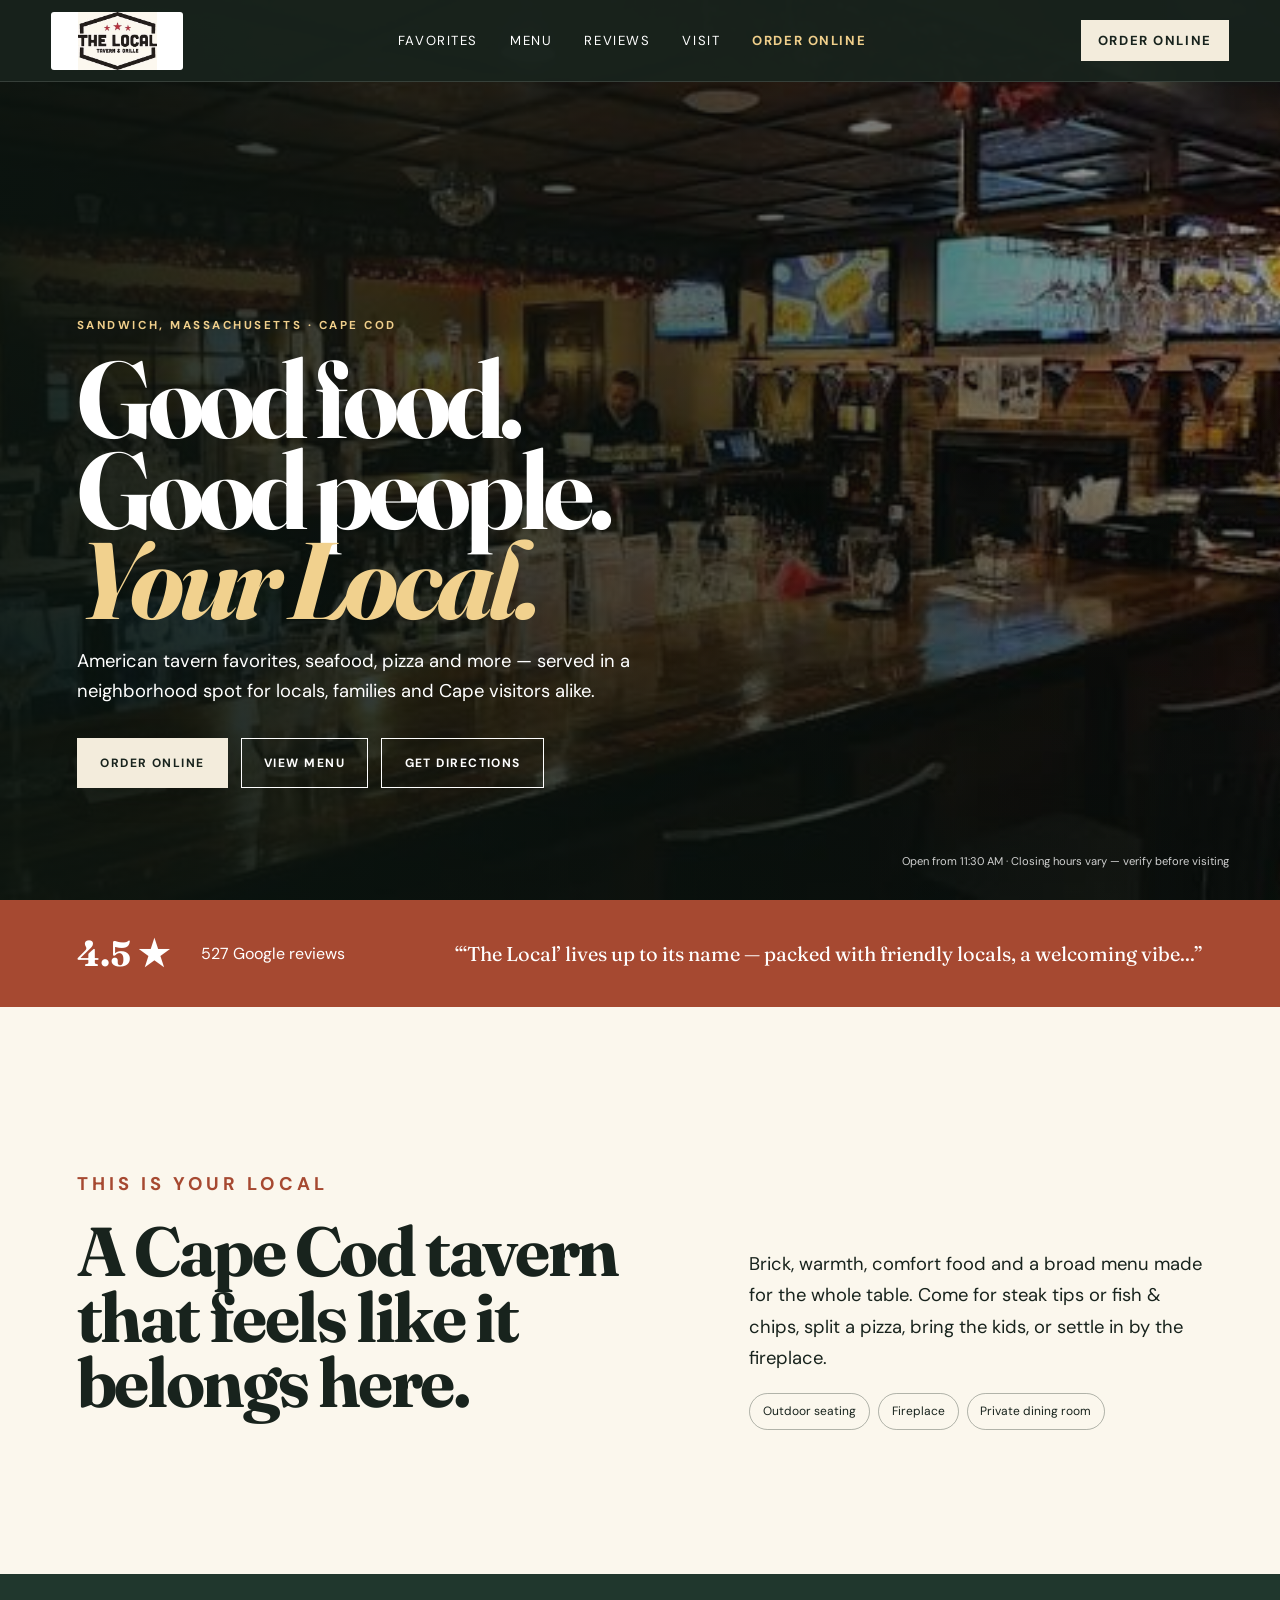
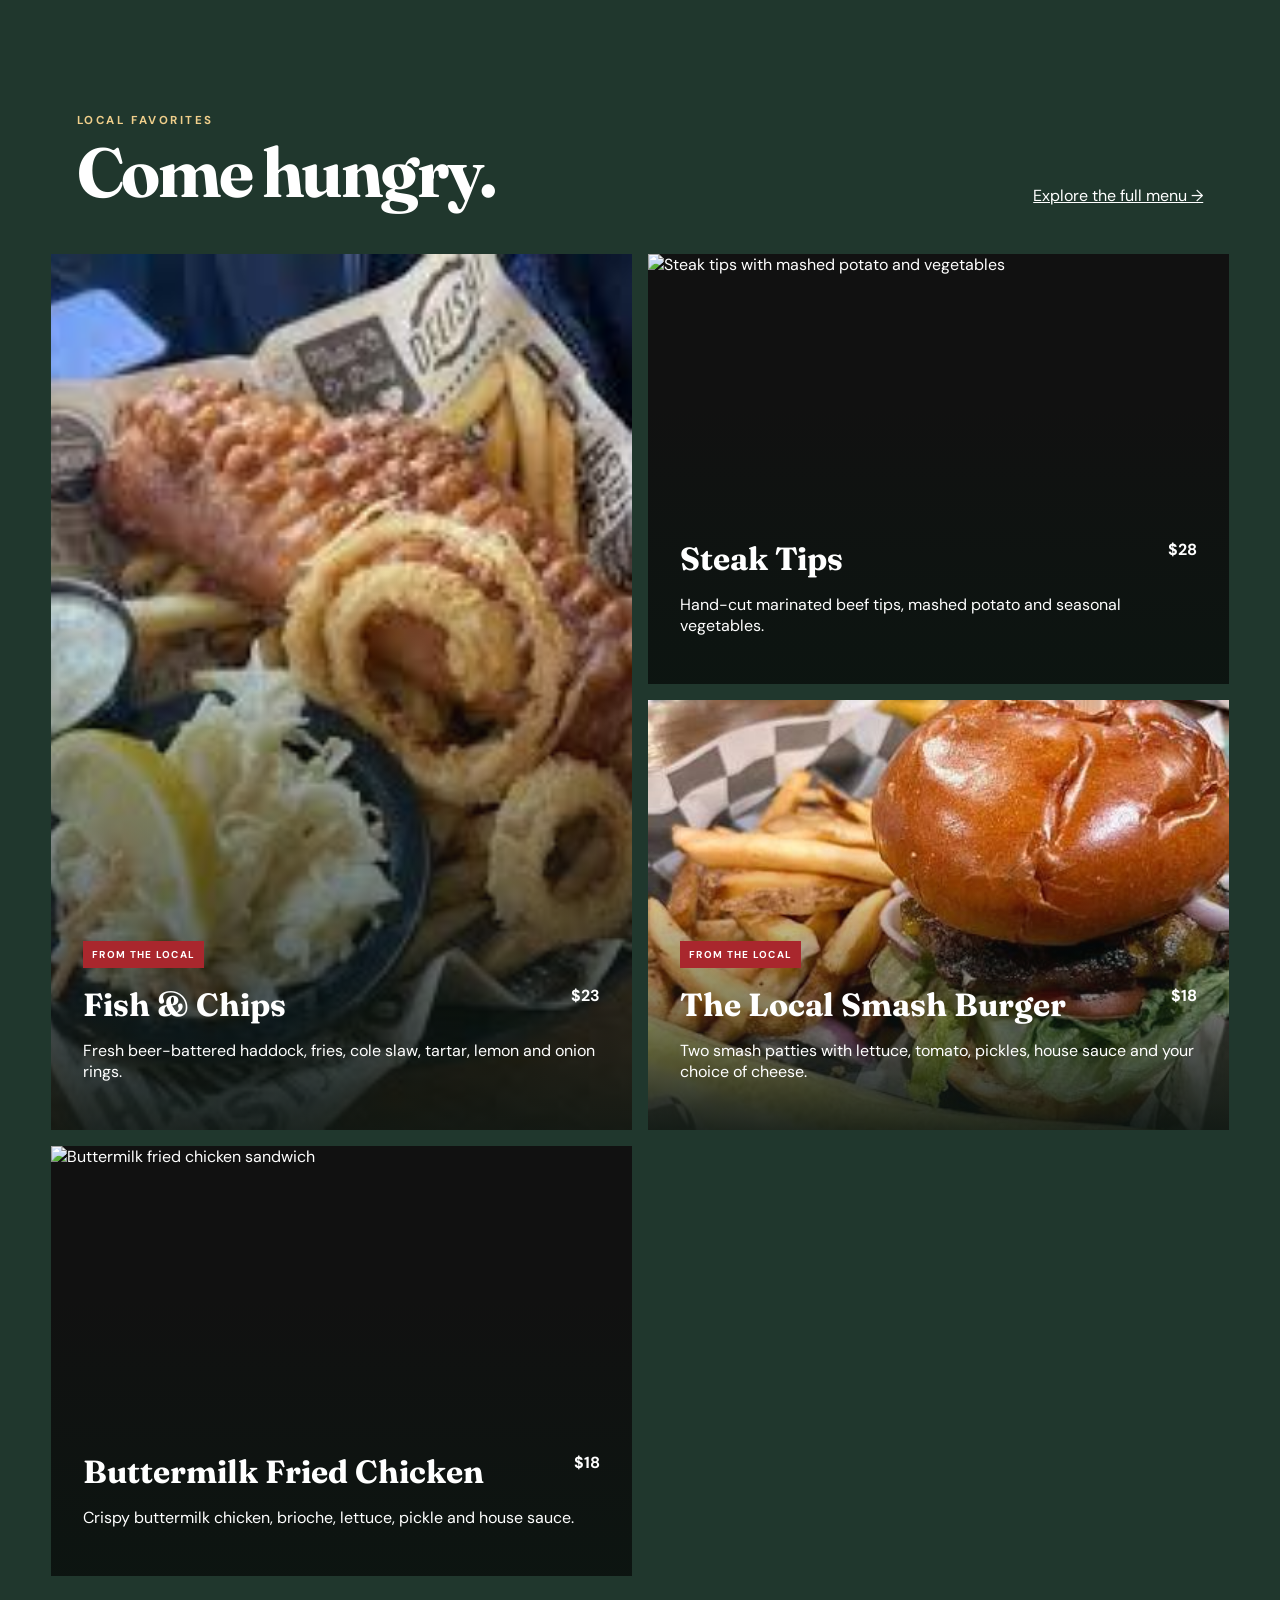
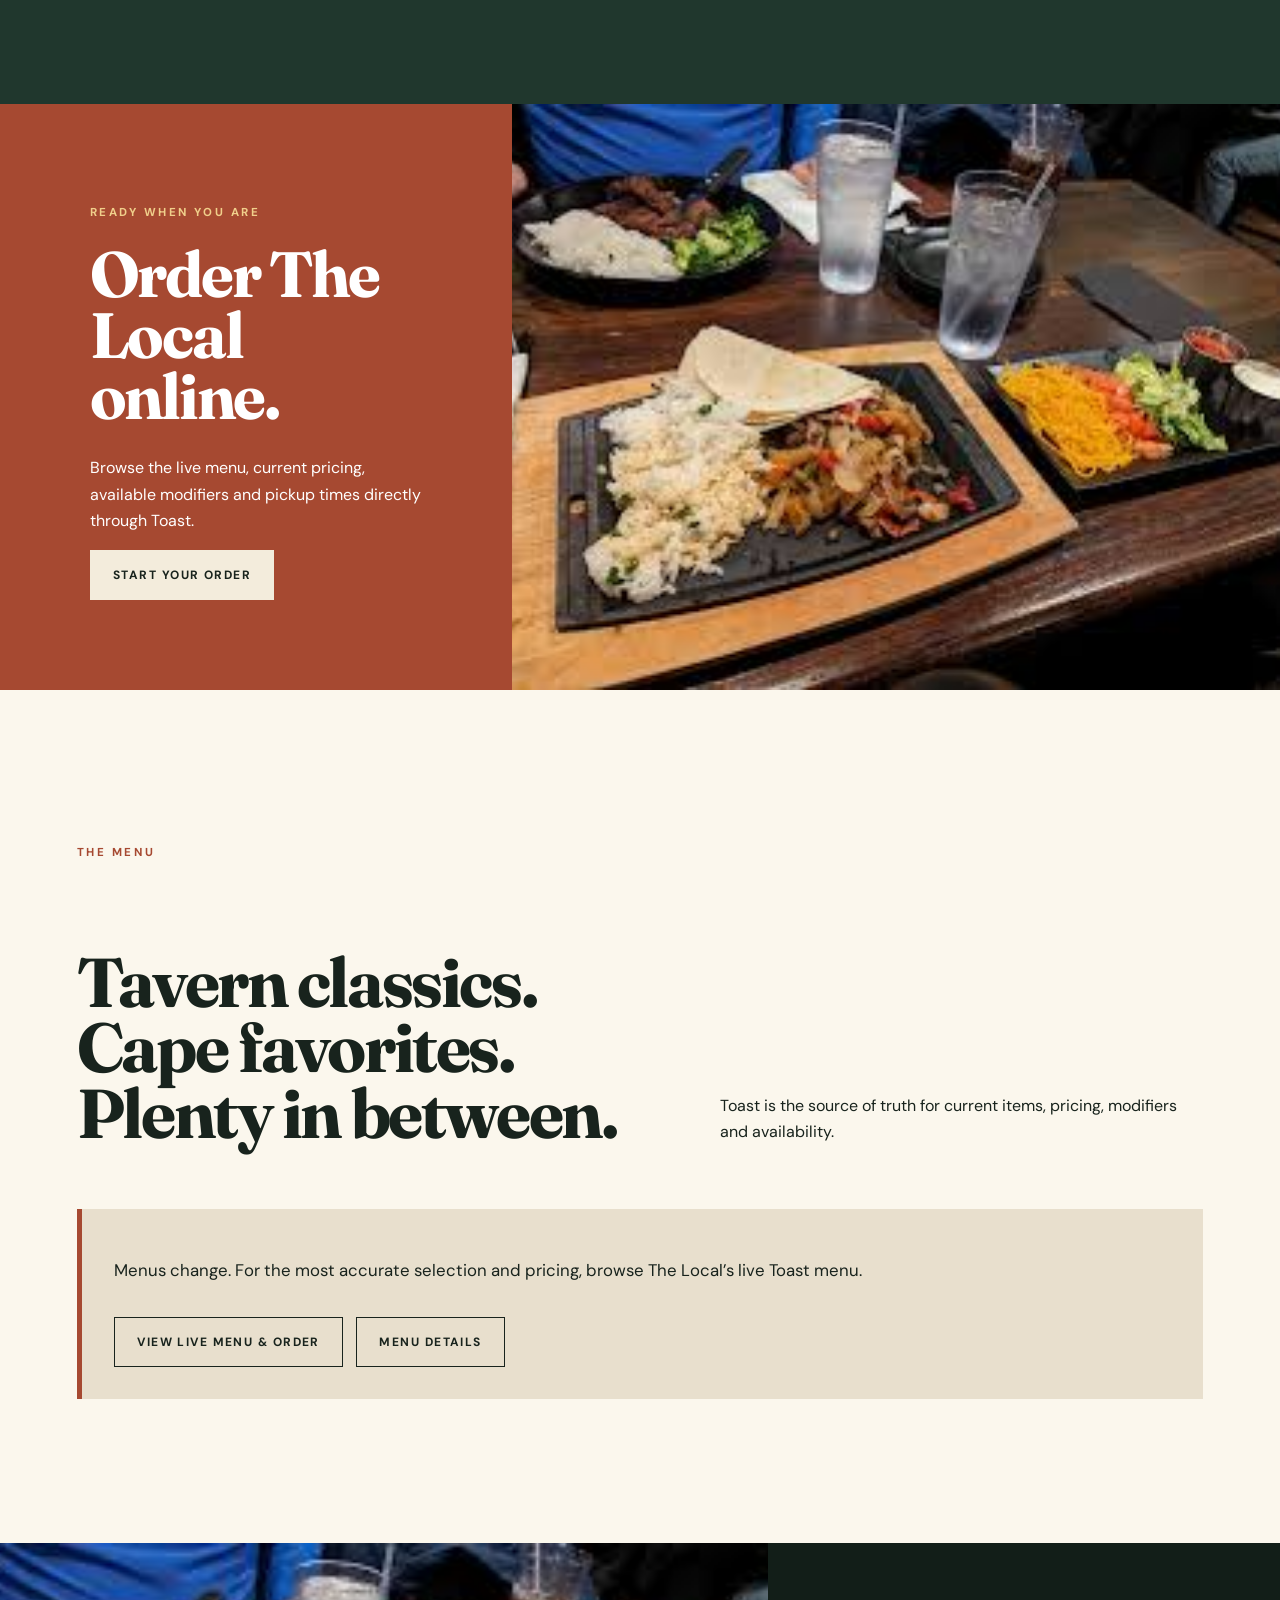
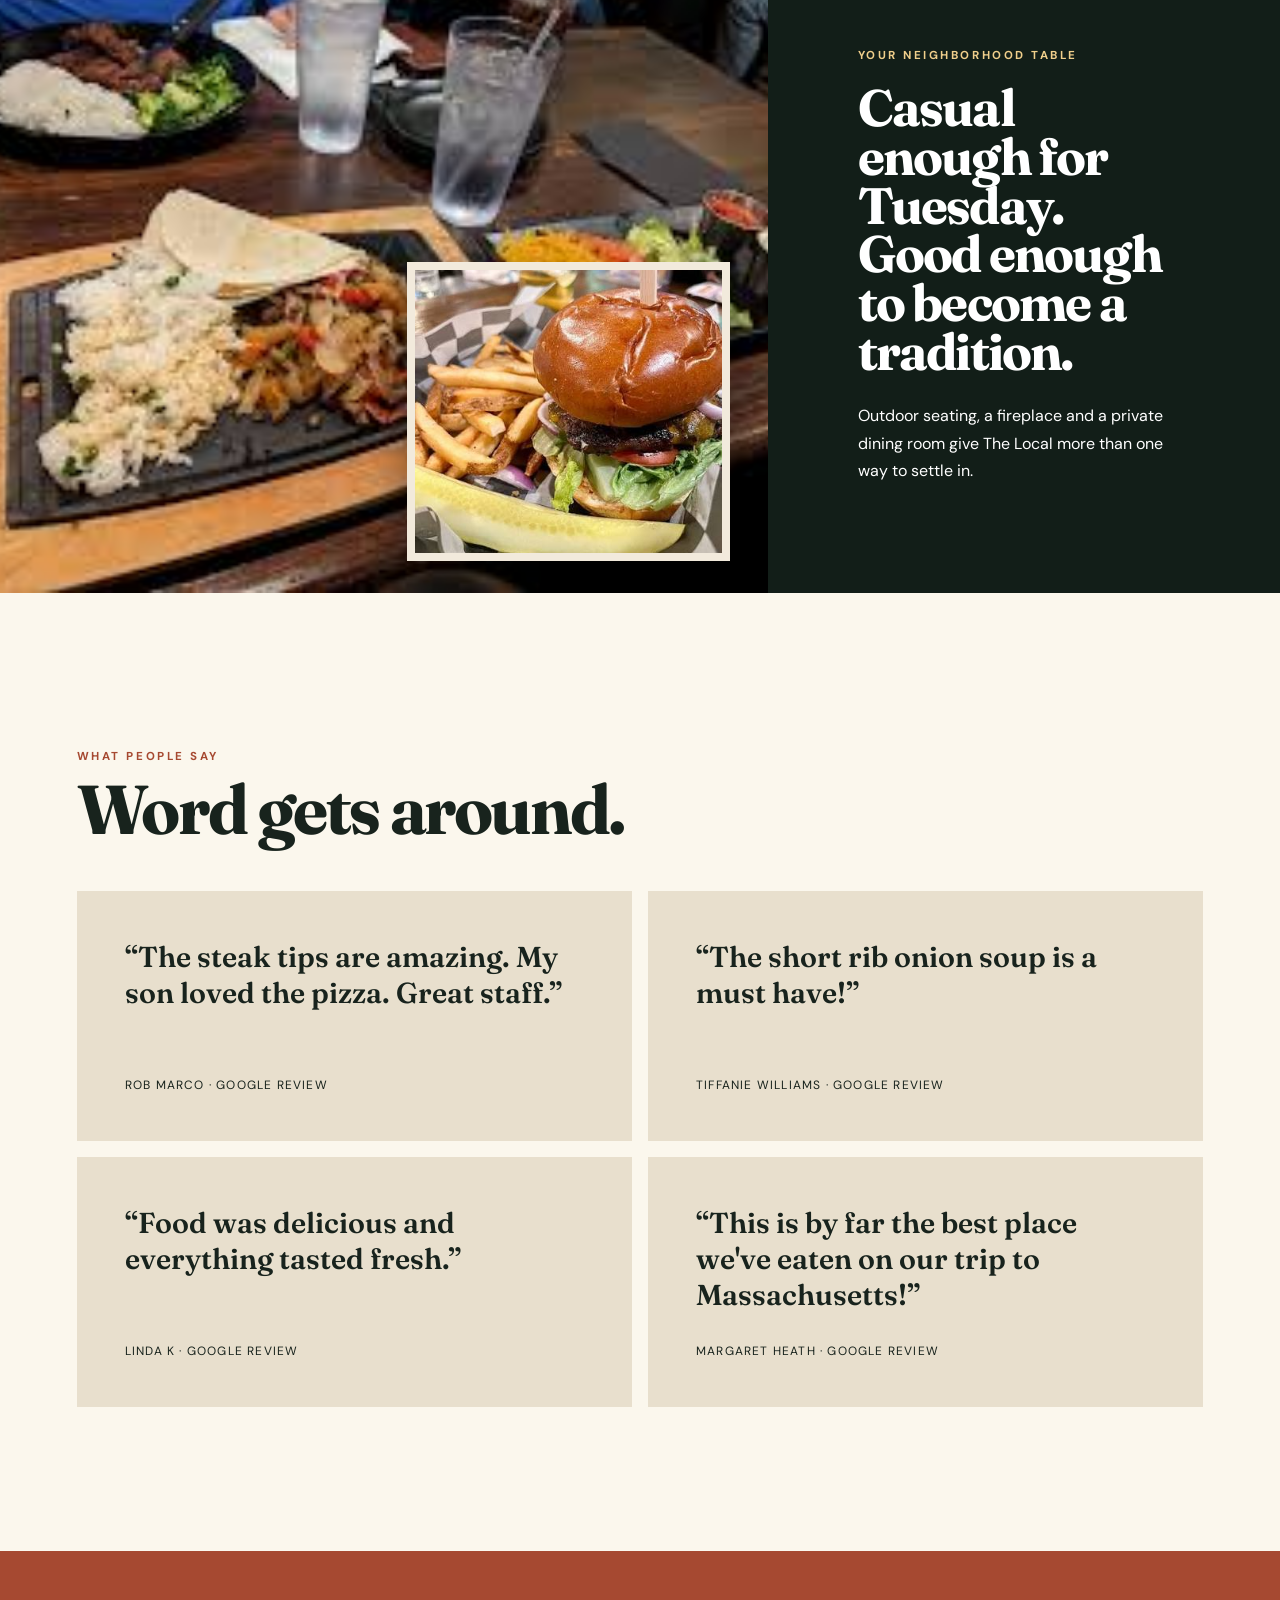
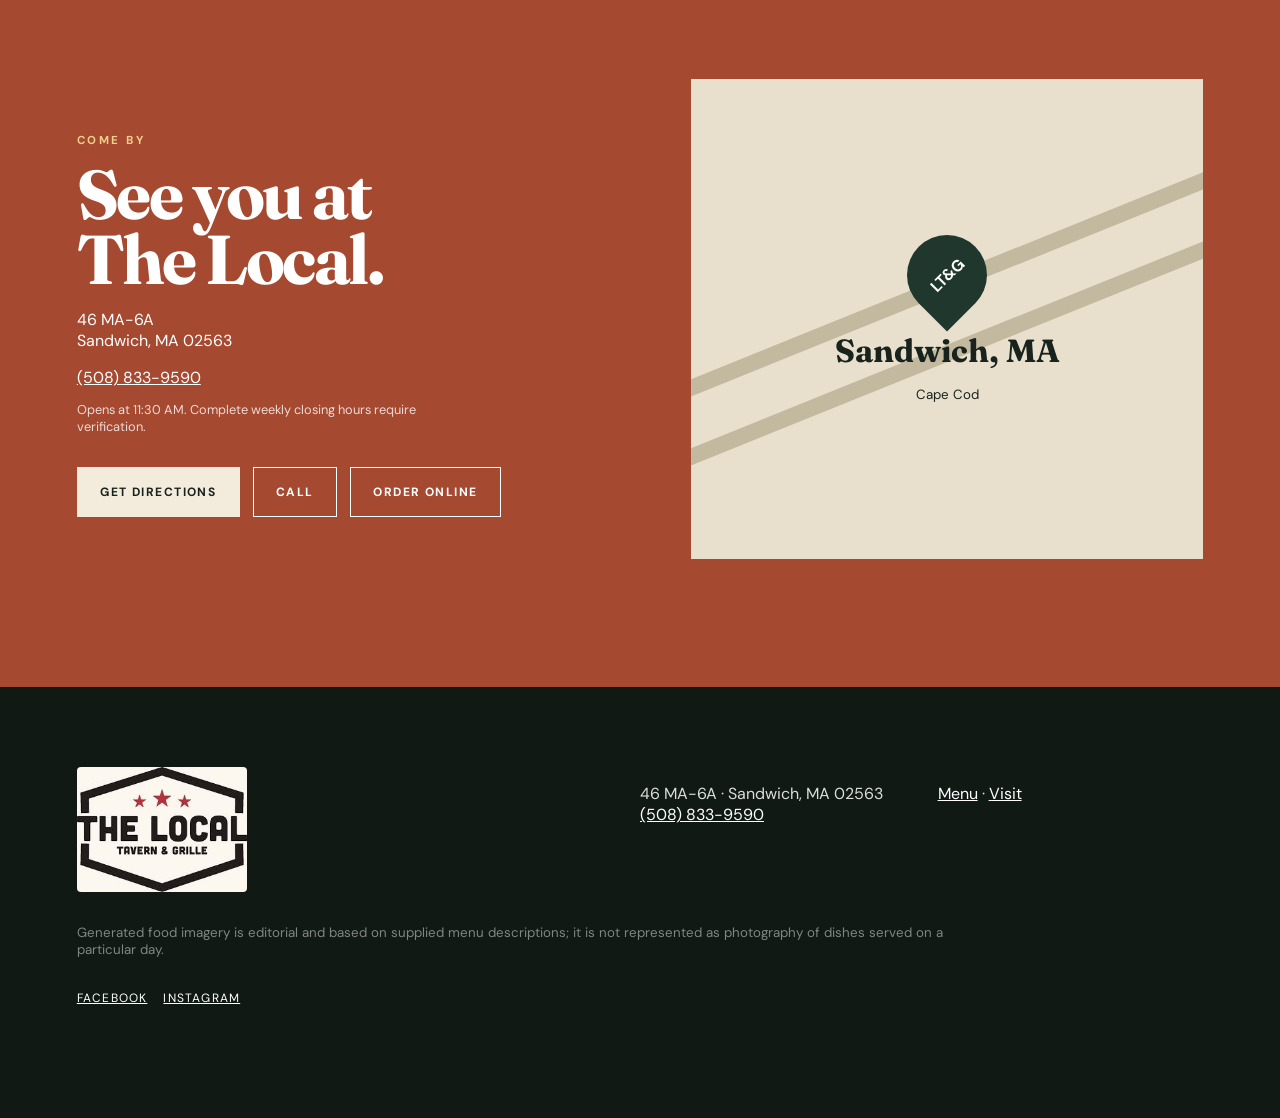
==== the-local-tavern-finished-updated/the-local-tavern-finished/index.html @ 91988d1e "Add files via upload" ====
<!doctype html><html lang="en"><head><meta charset="utf-8"><meta name="viewport" content="width=device-width,initial-scale=1"><title>The Local Tavern and Grille | Restaurant in Sandwich, MA</title><meta name="description" content="Visit The Local Tavern and Grille in Sandwich, MA for American tavern favorites, seafood, burgers, pizza and more. View the menu, call or get directions."><meta name="theme-color" content="#20372d"><link rel="preconnect" href="https://fonts.googleapis.com"><link rel="preconnect" href="https://fonts.gstatic.com" crossorigin><link href="https://fonts.googleapis.com/css2?family=DM+Sans:wght@400;500;600;700&family=Fraunces:opsz,wght@9..144,600;9..144,700&display=swap" rel="stylesheet"><link rel="stylesheet" href="styles.css"><script type="application/ld+json">{"@context":"https://schema.org","@type":"Restaurant","name":"The Local Tavern and Grille","address":{"@type":"PostalAddress","streetAddress":"46 MA-6A","addressLocality":"Sandwich","addressRegion":"MA","postalCode":"02563","addressCountry":"US"},"telephone":"+1-508-833-9590","url":"https://www.thelocaltavernandgrille.com/","servesCuisine":["American","Pizza","Seafood"]}</script></head><body><a class="skip" href="#main">Skip to content</a><header><a class="brand logo-brand" href="#top"><img src="assets/authentic/logo.png" alt="The Local Tavern &amp; Grille"></a><button class="navbtn" aria-expanded="false" aria-controls="nav">Menu</button><nav id="nav"><a href="#favorites">Favorites</a><a href="menu.html">Menu</a><a href="#reviews">Reviews</a><a href="visit.html">Visit</a><a class="nav-order" href="https://order.toasttab.com/online/the-local-tavern-and-grille-46-route-6a" target="_blank" rel="noopener">Order Online</a></nav><a class="head-cta order-head" href="https://order.toasttab.com/online/the-local-tavern-and-grille-46-route-6a" target="_blank" rel="noopener">Order Online</a></header><main id="main"><section class="hero" id="top"><div class="hero-media"><img src="assets/authentic/bar.png" alt="The bar inside The Local Tavern and Grille"></div><div class="hero-shade"></div><div class="hero-copy reveal"><p class="eyebrow">SANDWICH, MASSACHUSETTS · CAPE COD</p><h1>Good food.<br>Good people.<br><em>Your Local.</em></h1><p>American tavern favorites, seafood, pizza and more — served in a neighborhood spot for locals, families and Cape visitors alike.</p><div class="actions"><a class="button light order-primary" href="https://order.toasttab.com/online/the-local-tavern-and-grille-46-route-6a" target="_blank" rel="noopener">Order Online</a><a class="button ghost" href="menu.html">View Menu</a><a class="button ghost" href="https://www.google.com/maps/search/?api=1&query=46+MA-6A+Sandwich+MA+02563">Get Directions</a></div></div><div class="hero-note">Open from 11:30 AM · Closing hours vary — verify before visiting</div></section><section class="proof"><strong>4.5 ★</strong><span>527 Google reviews</span><blockquote>“‘The Local’ lives up to its name — packed with friendly locals, a welcoming vibe...”</blockquote></section><section class="story reveal"><div><p class="eyebrow dark">THIS IS YOUR LOCAL</p><h2>A Cape Cod tavern that feels like it belongs here.</h2></div><div><p>Brick, warmth, comfort food and a broad menu made for the whole table. Come for steak tips or fish &amp; chips, split a pizza, bring the kids, or settle in by the fireplace.</p><div class="chips"><span>Outdoor seating</span><span>Fireplace</span><span>Private dining room</span></div></div></section><section class="favorites" id="favorites"><div class="section-head"><p class="eyebrow">LOCAL FAVORITES</p><h2>Come hungry.</h2><a href="menu.html">Explore the full menu →</a></div><div class="food-grid"><article class="food feature"><img src="assets/authentic/fish-chips.png" alt="Fish and chips at The Local Tavern and Grille"><div><span class="real-tag">From The Local</span><h3>Fish &amp; Chips <b>$23</b></h3><p>Fresh beer-battered haddock, fries, cole slaw, tartar, lemon and onion rings.</p></div></article><article class="food"><img src="https://d8j0ntlcm91z4.cloudfront.net/user_3If2cbGckUCqG35eonXHQFnDGNn/hf_20260831_054622_b627160b-f92f-47d8-8e5b-50900d344d0b.png" alt="Steak tips with mashed potato and vegetables"><div><h3>Steak Tips <b>$28</b></h3><p>Hand-cut marinated beef tips, mashed potato and seasonal vegetables.</p></div></article><article class="food"><img src="assets/authentic/burger.png" alt="Burger and fries at The Local Tavern and Grille"><div><span class="real-tag">From The Local</span><h3>The Local Smash Burger <b>$18</b></h3><p>Two smash patties with lettuce, tomato, pickles, house sauce and your choice of cheese.</p></div></article><article class="food"><img src="https://d8j0ntlcm91z4.cloudfront.net/user_3If2cbGckUCqG35eonXHQFnDGNn/hf_20260831_054622_ce1fc12f-911f-4150-b02e-91323c7d53ca.png" alt="Buttermilk fried chicken sandwich"><div><h3>Buttermilk Fried Chicken <b>$18</b></h3><p>Crispy buttermilk chicken, brioche, lettuce, pickle and house sauce.</p></div></article></div></section><section class="order-band"><div><p class="eyebrow">READY WHEN YOU ARE</p><h2>Order The Local online.</h2><p>Browse the live menu, current pricing, available modifiers and pickup times directly through Toast.</p><a class="button light" href="https://order.toasttab.com/online/the-local-tavern-and-grille-46-route-6a" target="_blank" rel="noopener">Start Your Order</a></div><img src="assets/authentic/table.png" alt="Food served at The Local Tavern and Grille"></section><section class="menu-section home-menu" id="menu"><div class="menu-intro"><p class="eyebrow dark">THE MENU</p><h2>Tavern classics.<br>Cape favorites.<br>Plenty in between.</h2><p>Toast is the source of truth for current items, pricing, modifiers and availability.</p></div><div class="menu-source-card"><p>Menus change. For the most accurate selection and pricing, browse The Local’s live Toast menu.</p><div class="actions"><a class="button" href="https://order.toasttab.com/online/the-local-tavern-and-grille-46-route-6a" target="_blank" rel="noopener">View Live Menu &amp; Order</a><a class="button" href="menu.html">Menu Details</a></div></div></section><section class="atmosphere"><div class="atmo-img authentic-collage"><img class="main-real" src="assets/authentic/table.png" alt="Meals on a table at The Local Tavern and Grille"><img class="inset-real" src="assets/authentic/burger.png" alt="Burger and fries at The Local Tavern and Grille"></div><div class="atmo-copy"><p class="eyebrow">YOUR NEIGHBORHOOD TABLE</p><h2>Casual enough for Tuesday. Good enough to become a tradition.</h2><p>Outdoor seating, a fireplace and a private dining room give The Local more than one way to settle in.</p></div></section><section class="reviews" id="reviews"><p class="eyebrow dark">WHAT PEOPLE SAY</p><h2>Word gets around.</h2><div class="review-grid"><blockquote><p>“The steak tips are amazing. My son loved the pizza. Great staff.”</p><cite>Rob Marco · Google review</cite></blockquote><blockquote><p>“The short rib onion soup is a must have!”</p><cite>Tiffanie Williams · Google review</cite></blockquote><blockquote><p>“Food was delicious and everything tasted fresh.”</p><cite>Linda K · Google review</cite></blockquote><blockquote><p>“This is by far the best place we've eaten on our trip to Massachusetts!”</p><cite>Margaret Heath · Google review</cite></blockquote></div></section><section class="visit" id="visit"><div><p class="eyebrow">COME BY</p><h2>See you at<br>The Local.</h2><p>46 MA-6A<br>Sandwich, MA 02563</p><a href="tel:+15088339590">(508) 833-9590</a><p class="verify">Opens at 11:30 AM. Complete weekly closing hours require verification.</p><div class="actions"><a class="button light" href="https://www.google.com/maps/search/?api=1&query=46+MA-6A+Sandwich+MA+02563">Get Directions</a><a class="button ghost" href="tel:+15088339590">Call</a><a class="button ghost" href="https://order.toasttab.com/online/the-local-tavern-and-grille-46-route-6a" target="_blank" rel="noopener">Order Online</a></div></div><div class="map-card" aria-label="Location illustration"><div class="route"></div><span class="pin">LT&amp;G</span><strong>Sandwich, MA</strong><small>Cape Cod</small></div></section></main><footer><div class="brand footer-logo"><img src="assets/authentic/logo.png" alt="The Local Tavern &amp; Grille"></div><p>46 MA-6A · Sandwich, MA 02563<br><a href="tel:+15088339590">(508) 833-9590</a></p><p><a href="menu.html">Menu</a> · <a href="visit.html">Visit</a></p><small>Generated food imagery is editorial and based on supplied menu descriptions; it is not represented as photography of dishes served on a particular day.</small><div class="social-links" aria-label="Social media"><a href="https://www.facebook.com/thelocaltavern/about/" target="_blank" rel="noopener" aria-label="The Local Tavern and Grille on Facebook">Facebook</a><a href="https://www.instagram.com/thelocaltaverngrille?igsi=MTRzNXFjZ2NwbXNlbg==" target="_blank" rel="noopener" aria-label="The Local Tavern and Grille on Instagram">Instagram</a></div></footer><div class="mobilebar"><a class="mobile-order" href="https://order.toasttab.com/online/the-local-tavern-and-grille-46-route-6a" target="_blank" rel="noopener">Order</a><a href="tel:+15088339590">Call</a><a href="https://www.google.com/maps/search/?api=1&query=46+MA-6A+Sandwich+MA+02563">Directions</a></div><script src="menu-data.js"></script><script src="app.js"></script></body></html>
---- the-local-tavern-finished-updated/the-local-tavern-finished/styles.css ----
:root{--cream:#f3ecdc;--ink:#18231d;--green:#20372d;--rust:#a64931;--gold:#d2a75c;--paper:#fbf7ed}*{box-sizing:border-box}html{scroll-behavior:smooth}body{margin:0;background:var(--paper);color:var(--ink);font-family:'DM Sans',sans-serif}.skip{position:absolute;left:-999px}.skip:focus{left:1rem;top:1rem;z-index:99;background:#fff;padding:1rem}header{height:82px;padding:0 4vw;display:flex;align-items:center;justify-content:space-between;background:rgba(24,35,29,.96);color:#fff;position:fixed;top:0;left:0;right:0;z-index:20;border-bottom:1px solid #ffffff22}.brand{color:inherit;text-decoration:none;display:flex;flex-direction:column;line-height:.9}.brand span{font-family:Fraunces,serif;font-weight:700;font-size:1.4rem;letter-spacing:.04em}.brand small{font-size:.55rem;letter-spacing:.28em;margin-top:.45rem}nav{display:flex;gap:2rem}nav a,.head-cta{color:#fff;text-decoration:none;font-size:.82rem;text-transform:uppercase;letter-spacing:.12em}.head-cta{border:1px solid #ffffff55;padding:.7rem 1rem}.navbtn{display:none}.hero{min-height:100svh;position:relative;color:white;display:flex;align-items:flex-end;padding:10rem 6vw 7rem;overflow:hidden}.hero-media,.hero-shade{position:absolute;inset:0}.hero-media img{width:100%;height:100%;object-fit:cover;animation:drift 18s ease-in-out infinite alternate}.hero-shade{background:linear-gradient(90deg,rgba(10,20,15,.88) 0%,rgba(10,20,15,.45) 55%,rgba(10,20,15,.1)),linear-gradient(0deg,rgba(10,20,15,.5),transparent 60%)}.hero-copy{position:relative;max-width:850px}.eyebrow{font-size:.72rem;font-weight:700;letter-spacing:.22em;color:#f0cf8b}.eyebrow.dark{color:var(--rust)}h1,h2,h3{font-family:Fraunces,serif;margin:.2em 0}h1{font-size:clamp(4rem,8.5vw,8.8rem);line-height:.83;letter-spacing:-.045em}h1 em{color:#f1d18e;font-style:italic}h2{font-size:clamp(2.7rem,5.4vw,5.7rem);line-height:.95;letter-spacing:-.035em}.hero-copy>p:not(.eyebrow){font-size:1.15rem;max-width:650px;line-height:1.6}.actions{display:flex;gap:.8rem;margin-top:2rem}.button{padding:1rem 1.4rem;text-transform:uppercase;letter-spacing:.12em;font-size:.75rem;font-weight:700;text-decoration:none;border:1px solid currentColor}.button.light{background:var(--cream);color:var(--ink);border-color:var(--cream)}.button.ghost{color:#fff}.hero-note{position:absolute;right:4vw;bottom:2rem;font-size:.7rem;opacity:.8}.proof{background:var(--rust);color:#fff;display:grid;grid-template-columns:auto auto 1fr;gap:2rem;align-items:center;padding:2rem 6vw}.proof strong{font:700 2.2rem Fraunces}.proof blockquote{margin:0;text-align:right;font-family:Fraunces;font-size:1.25rem}.story{padding:9rem 6vw;display:grid;grid-template-columns:1.2fr 1fr;gap:10vw;align-items:end}.story p{font-size:1.15rem;line-height:1.7}.chips{display:flex;flex-wrap:wrap;gap:.5rem}.chips span{border:1px solid #1b2c2355;padding:.6rem .8rem;border-radius:99px;font-size:.75rem}.favorites{background:var(--green);color:#fff;padding:8rem 4vw}.section-head{display:grid;grid-template-columns:1fr auto;align-items:end;margin:0 2vw 3rem}.section-head .eyebrow{grid-column:1/-1}.section-head h2{margin:0}.section-head a{color:#fff}.food-grid{display:grid;grid-template-columns:repeat(2,1fr);gap:1rem}.food{position:relative;min-height:430px;overflow:hidden;background:#111}.food.feature{grid-row:span 2;min-height:876px}.food img{position:absolute;width:100%;height:100%;object-fit:cover;transition:transform .7s}.food:hover img{transform:scale(1.035)}.food:after{content:'';position:absolute;inset:35% 0 0;background:linear-gradient(transparent,#0c1511e8)}.food>div{position:absolute;z-index:2;bottom:0;padding:2rem;width:100%}.food h3{font-size:2rem}.food h3 b{float:right;font-family:'DM Sans';font-size:1rem}.food p{max-width:520px}.menu-section{padding:9rem 6vw}.menu-intro{display:grid;grid-template-columns:1.2fr 1fr;gap:5vw;align-items:end}.menu-intro .eyebrow{grid-column:1/-1}.menu-intro p:last-child{line-height:1.6}.catbar{position:sticky;top:82px;z-index:10;background:var(--paper);display:flex;overflow:auto;gap:.4rem;padding:1rem 0;border-bottom:1px solid #26362d22;margin-top:3rem}.catbar button{white-space:nowrap;border:0;background:transparent;padding:.8rem 1rem;text-transform:uppercase;letter-spacing:.1em;font-size:.72rem;cursor:pointer}.catbar button.active{background:var(--green);color:white}.menu-group{padding:4rem 0 2rem}.menu-group>h3{font-size:2.8rem;border-bottom:3px solid var(--ink);padding-bottom:.7rem}.menu-items{display:grid;grid-template-columns:1fr 1fr;column-gap:5vw}.menu-item{padding:1.4rem 0;border-bottom:1px solid #26362d22}.menu-item h4{font:600 1.15rem Fraunces;margin:0;display:flex;justify-content:space-between;gap:1rem}.menu-item p{font-size:.87rem;line-height:1.55;color:#47534c;margin:.55rem 0 0}.atmosphere{display:grid;grid-template-columns:1.2fr .8fr;background:#121e18;color:#fff;min-height:650px}.atmo-img img{width:100%;height:100%;object-fit:cover}.atmo-copy{padding:7vw;display:flex;flex-direction:column;justify-content:center}.atmo-copy h2{font-size:clamp(2.8rem,4vw,4.7rem)}.atmo-copy p:last-child{line-height:1.7}.reviews{padding:9rem 6vw}.review-grid{display:grid;grid-template-columns:repeat(2,1fr);gap:1rem;margin-top:3rem}.review-grid blockquote{margin:0;background:#e8dfcd;padding:3rem;min-height:250px;display:flex;flex-direction:column;justify-content:space-between}.review-grid p{font:600 1.8rem/1.25 Fraunces;margin:0}.review-grid cite{font-style:normal;font-size:.75rem;text-transform:uppercase;letter-spacing:.1em}.visit{background:var(--rust);color:#fff;padding:8rem 6vw;display:grid;grid-template-columns:1fr 1fr;gap:8vw;align-items:center}.visit a{color:#fff}.verify{font-size:.8rem;max-width:390px;opacity:.8}.map-card{height:480px;background:#e8dfcd;color:var(--ink);position:relative;display:flex;flex-direction:column;align-items:center;justify-content:center;overflow:hidden}.route{position:absolute;width:130%;height:80px;border:16px solid #c3b99f;transform:rotate(-22deg)}.pin{position:relative;background:var(--green);color:#fff;border-radius:50% 50% 50% 0;width:80px;height:80px;transform:rotate(-45deg);display:grid;place-items:center;font-weight:700}.pin::first-line{transform:rotate(45deg)}.map-card strong,.map-card small{position:relative;margin-top:1rem}.map-card strong{font:700 2rem Fraunces}footer{background:#101914;color:#ddd;padding:5rem 6vw 7rem;display:grid;grid-template-columns:2fr 1fr 1fr;gap:2rem}footer a{color:#fff}footer>small{grid-column:1/-1;opacity:.55;max-width:900px}.mobilebar{display:none}.reveal{opacity:0;transform:translateY(20px);transition:.8s}.reveal.on{opacity:1;transform:none}@keyframes drift{to{transform:scale(1.04) translateX(-.5%)}}@media(max-width:760px){header{height:68px}.head-cta{display:none}.navbtn{display:block;background:none;border:1px solid #ffffff55;color:#fff;padding:.6rem .8rem}nav{display:none;position:absolute;top:68px;left:0;right:0;background:var(--green);padding:2rem;flex-direction:column}nav.open{display:flex}.hero{padding:8rem 1.3rem 7rem;min-height:92svh}.hero-copy>p:not(.eyebrow){font-size:1rem}.hero-note{left:1.3rem;right:1.3rem}.proof{grid-template-columns:1fr 1fr;padding:1.5rem}.proof blockquote{grid-column:1/-1;text-align:left}.story,.menu-intro,.visit,.atmosphere{grid-template-columns:1fr}.story,.menu-section,.reviews{padding:6rem 1.3rem}.food-grid,.menu-items,.review-grid{grid-template-columns:1fr}.food,.food.feature{min-height:480px;grid-row:auto}.favorites{padding:6rem 1.3rem}.section-head{display:block;margin:0 0 2rem}.section-head a{display:inline-block;margin-top:1rem}.catbar{top:68px}.atmo-img{height:420px}.atmo-copy{padding:4rem 1.3rem}.visit{padding:6rem 1.3rem}.map-card{height:340px}footer{grid-template-columns:1fr;padding:4rem 1.3rem 7rem}.mobilebar{position:fixed;display:grid;grid-template-columns:repeat(3,1fr);bottom:0;left:0;right:0;z-index:30;background:#f3ecdc;border-top:1px solid #0002}.mobilebar a{padding:1rem .4rem;text-align:center;color:var(--ink);text-decoration:none;text-transform:uppercase;font-size:.68rem;font-weight:700;letter-spacing:.08em;border-right:1px solid #0002}h1{font-size:clamp(3.7rem,18vw,5.5rem)}}@media(prefers-reduced-motion:reduce){*{scroll-behavior:auto!important;animation:none!important;transition:none!important}.reveal{opacity:1;transform:none}}

/* Authentic restaurant photography edition */
.logo-brand{padding:5px 0}.logo-brand img{width:132px;height:58px;object-fit:contain;background:#fff;border-radius:3px}.hero-media img{object-position:center;filter:saturate(.92) brightness(.7)}.real-tag{display:inline-block;background:#a9272d;color:#fff;padding:7px 9px;margin-bottom:10px;font-size:10px;font-weight:700;letter-spacing:.13em;text-transform:uppercase}.authentic-collage{position:relative;min-height:560px;overflow:hidden}.authentic-collage .main-real{width:100%;height:100%;min-height:560px;object-fit:cover}.authentic-collage .inset-real{position:absolute;width:42%;height:46%;right:5%;bottom:5%;object-fit:cover;border:8px solid #f2eadc;box-shadow:0 18px 42px #0007}.editorial-band{display:grid;grid-template-columns:1.25fr .75fr;background:#172b23;color:#fff;min-height:480px}.editorial-band>img{width:100%;height:100%;min-height:480px;object-fit:cover}.editorial-band>div{padding:clamp(45px,7vw,100px);display:flex;flex-direction:column;justify-content:center}.editorial-band h2{font-family:Fraunces,serif;font-size:clamp(40px,5vw,72px);line-height:.95;margin:10px 0 20px}.editorial-band small{opacity:.6;margin-top:18px}.footer-logo img{width:170px;background:#fff;border-radius:4px}@media(max-width:760px){.logo-brand img{width:100px;height:44px}.editorial-band{grid-template-columns:1fr}.editorial-band>img{min-height:300px}.authentic-collage,.authentic-collage .main-real{min-height:430px}.authentic-collage .inset-real{width:50%;height:40%;border-width:5px}}
.home-menu .menu-list .menu-group:nth-of-type(n+4){display:none}.home-menu .menu-list{padding-bottom:2rem}
.page-hero{padding:9rem 5vw 4rem;background:#20372d;color:#f5efe4}.page-hero h1{font-family:Fraunces,serif;font-size:clamp(3rem,8vw,7rem);line-height:.92;margin:.4rem 0}.page-hero p{max-width:52rem;font-size:1.08rem}.page-shell{max-width:1200px;margin:auto;padding:4rem 5vw 8rem}.visit-grid{display:grid;grid-template-columns:1.1fr .9fr;gap:2rem}.visit-card{padding:2rem;border:1px solid #d8cdbd;background:#fffaf2}.visit-card h2{font-family:Fraunces,serif;font-size:2.3rem}.notice{border-left:4px solid #a64e36;padding:1rem 1.2rem;background:#f4e7da}.photo-wide{width:100%;aspect-ratio:16/7;object-fit:cover;margin:2rem 0}.generated-note{font-size:.78rem;opacity:.7}@media(max-width:760px){.visit-grid{grid-template-columns:1fr}.page-hero{padding-top:7rem}.page-shell{padding-bottom:7rem}}

/* Online ordering + social integration */
.nav-order{color:#f0cf8b;font-weight:700}.order-head{background:#f3ecdc;color:#18231d;border-color:#f3ecdc;font-weight:700}.order-primary{box-shadow:0 8px 28px #0003}.social-links{display:flex;gap:1rem;align-items:flex-start}.social-links a{text-transform:uppercase;letter-spacing:.1em;font-size:.75rem}.mobile-order{background:var(--rust);color:#fff!important}.order-band{display:grid;grid-template-columns:.8fr 1.2fr;background:var(--rust);color:#fff;min-height:500px}.order-band>div{padding:clamp(45px,7vw,100px);display:flex;flex-direction:column;justify-content:center;align-items:flex-start}.order-band h2{font-size:clamp(2.8rem,5vw,5.5rem)}.order-band p:not(.eyebrow){max-width:580px;line-height:1.65}.order-band img{width:100%;height:100%;min-height:500px;object-fit:cover}.menu-source-card{margin-top:3rem;padding:2rem;background:#e8dfcd;border-left:5px solid var(--rust)}.menu-source-card p{font-size:1.05rem;line-height:1.65;max-width:760px}.menu-source-card .button{color:var(--ink)}.live-menu-section{padding:8rem 6vw;display:grid;grid-template-columns:1fr 1fr;gap:8vw;align-items:center}.live-menu-copy p{font-size:1.05rem;line-height:1.7}.source-note{padding:1rem 1.2rem;border-left:4px solid var(--rust);background:#eee4d2}.live-order-button{display:inline-block;background:var(--green);color:#fff;margin-top:1rem}.menu-categories{display:grid;grid-template-columns:1fr 1fr;gap:.75rem}.menu-categories span{padding:1.2rem;border:1px solid #18231d33;background:#fffaf2;font-family:Fraunces,serif;font-weight:600;font-size:1.1rem}.menu-live-hero .actions{margin-top:2rem}@media(max-width:760px){.order-band,.live-menu-section{grid-template-columns:1fr}.order-band img{min-height:330px}.live-menu-section{padding:5rem 1.3rem}.menu-categories{grid-template-columns:1fr}.actions{flex-wrap:wrap}.social-links{grid-column:1/-1}}
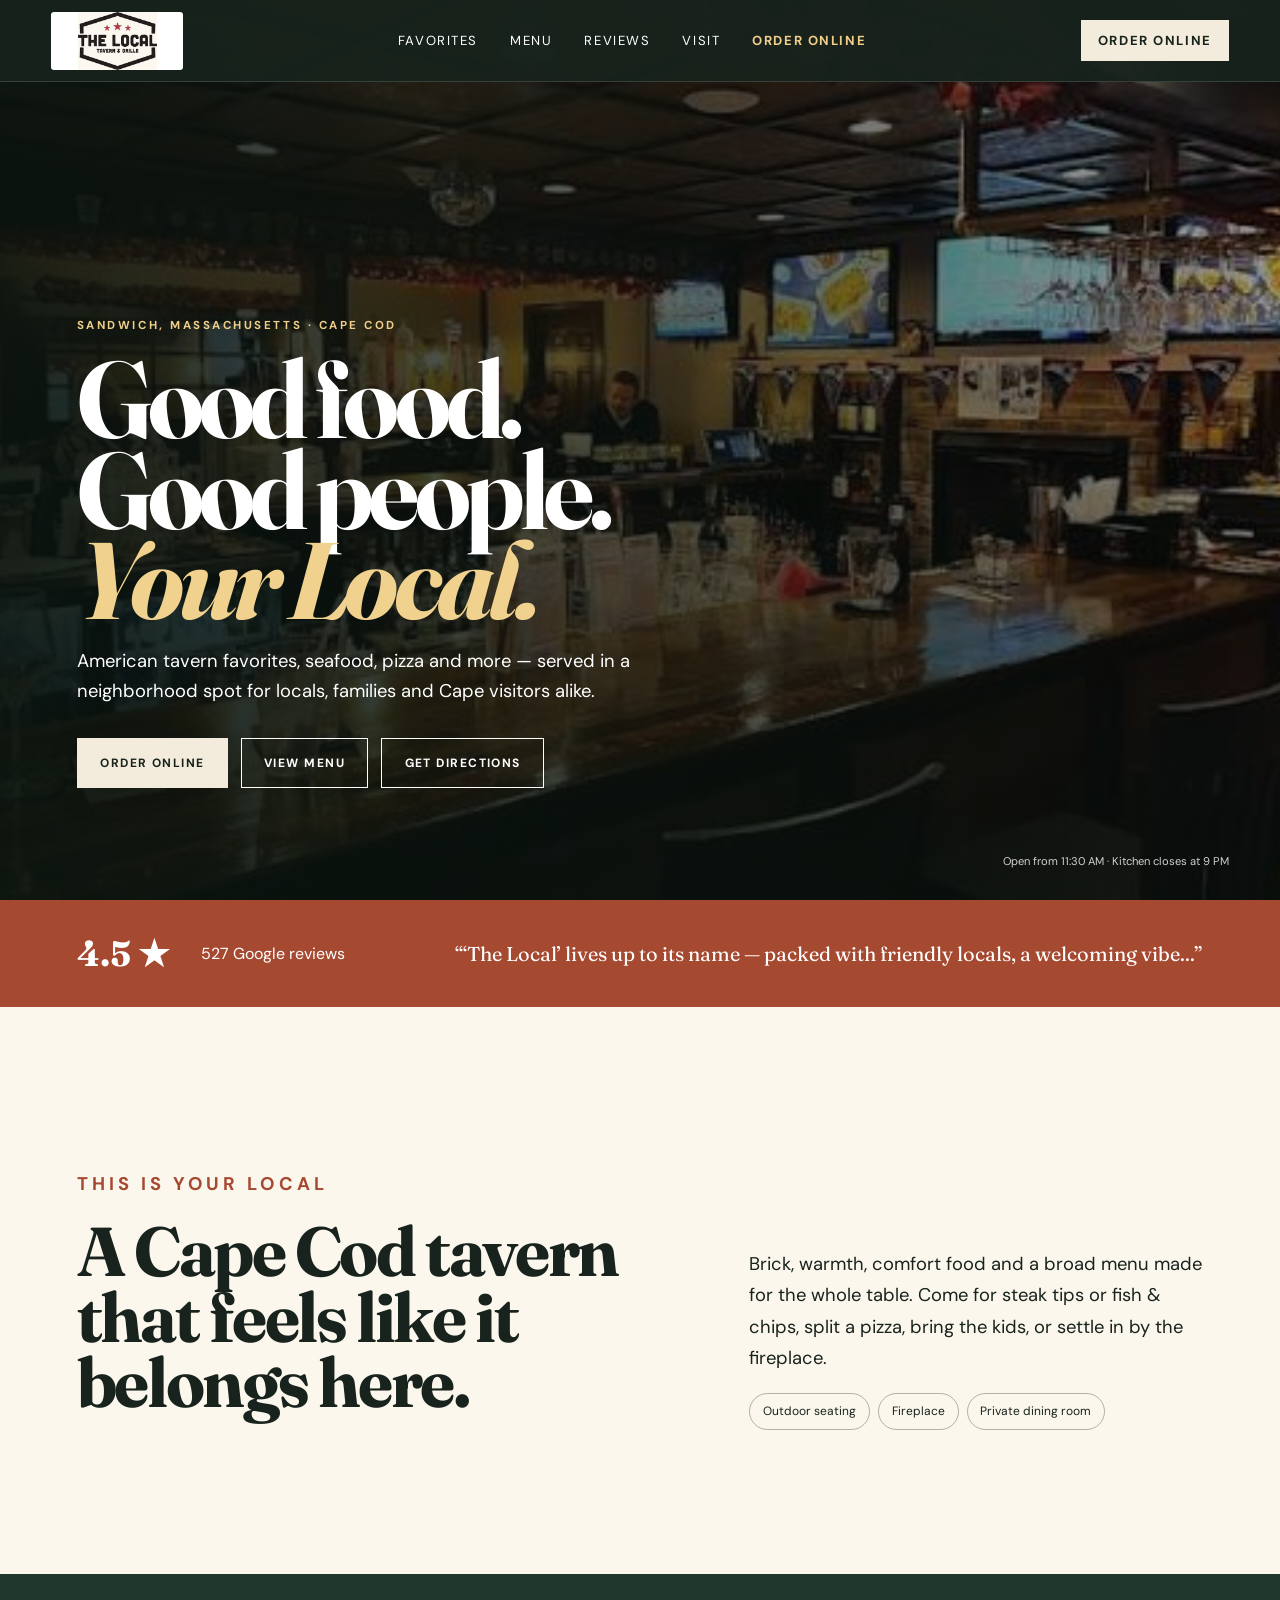
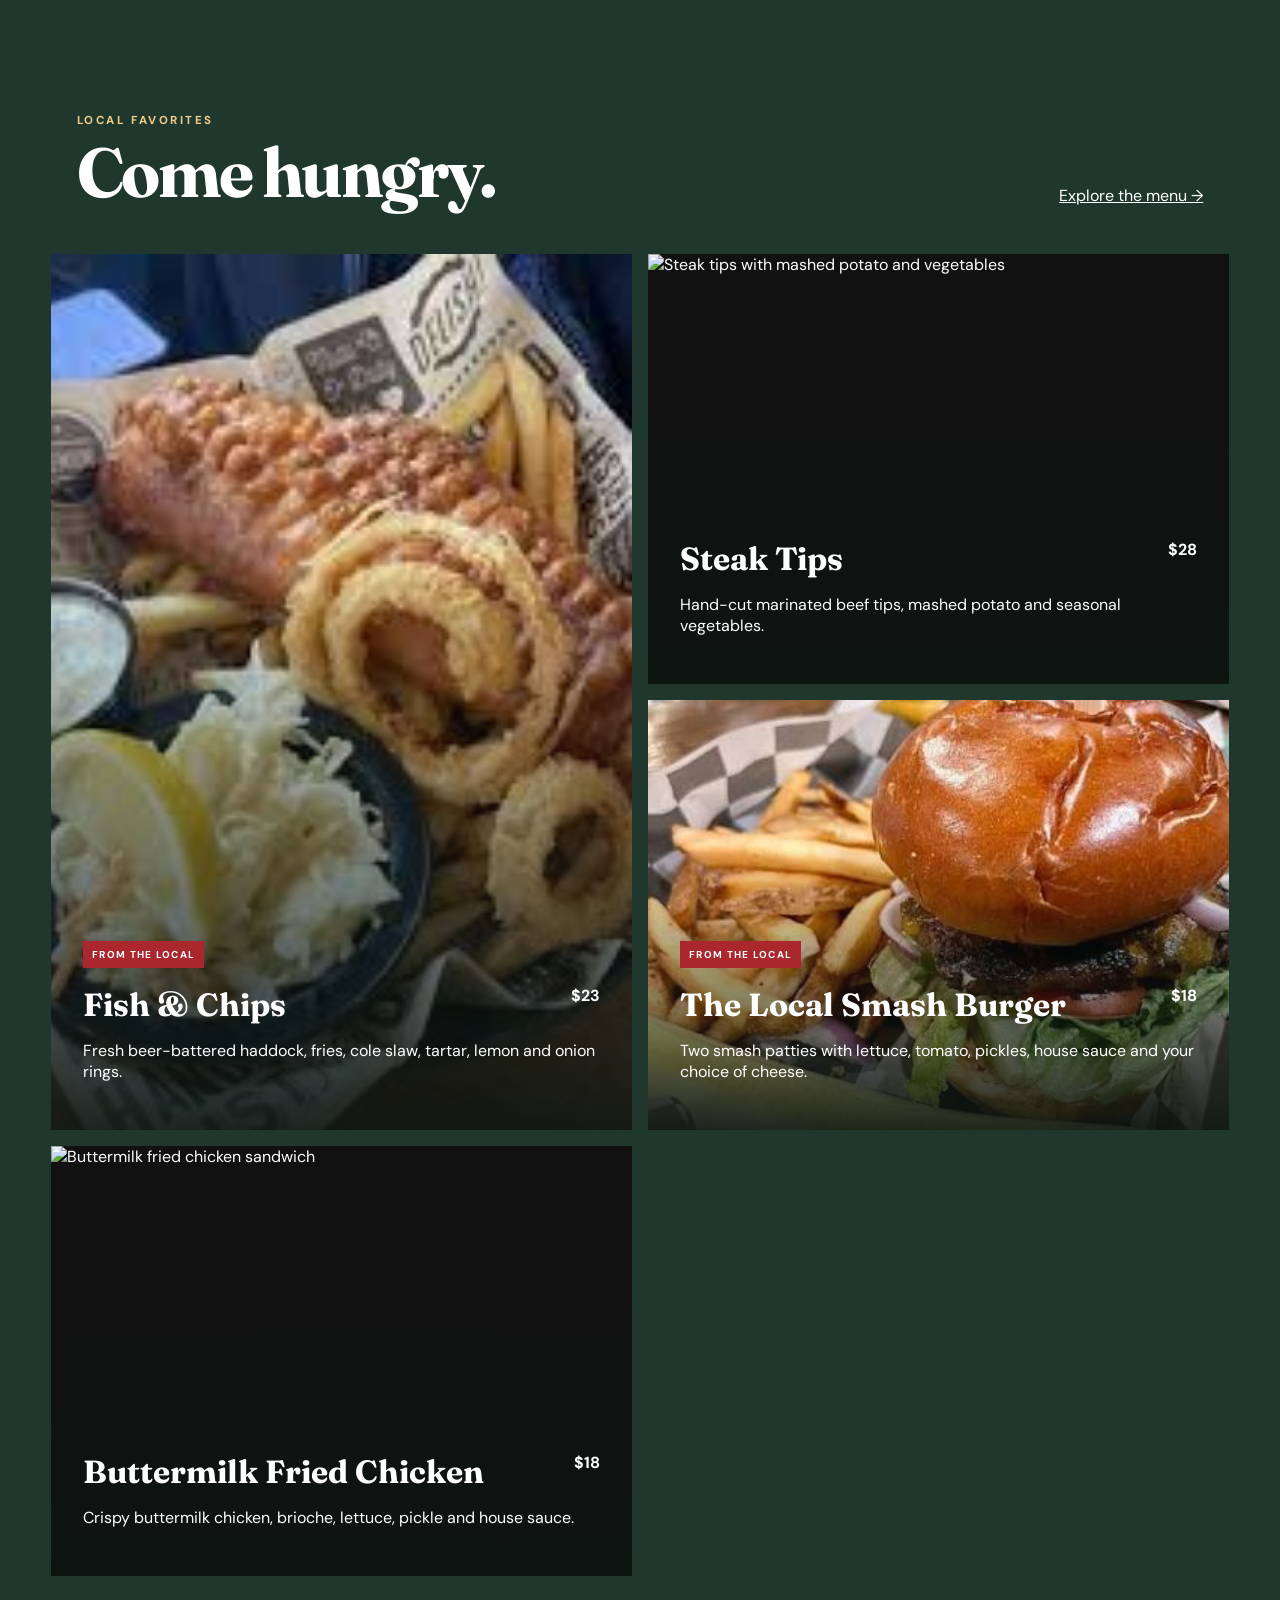
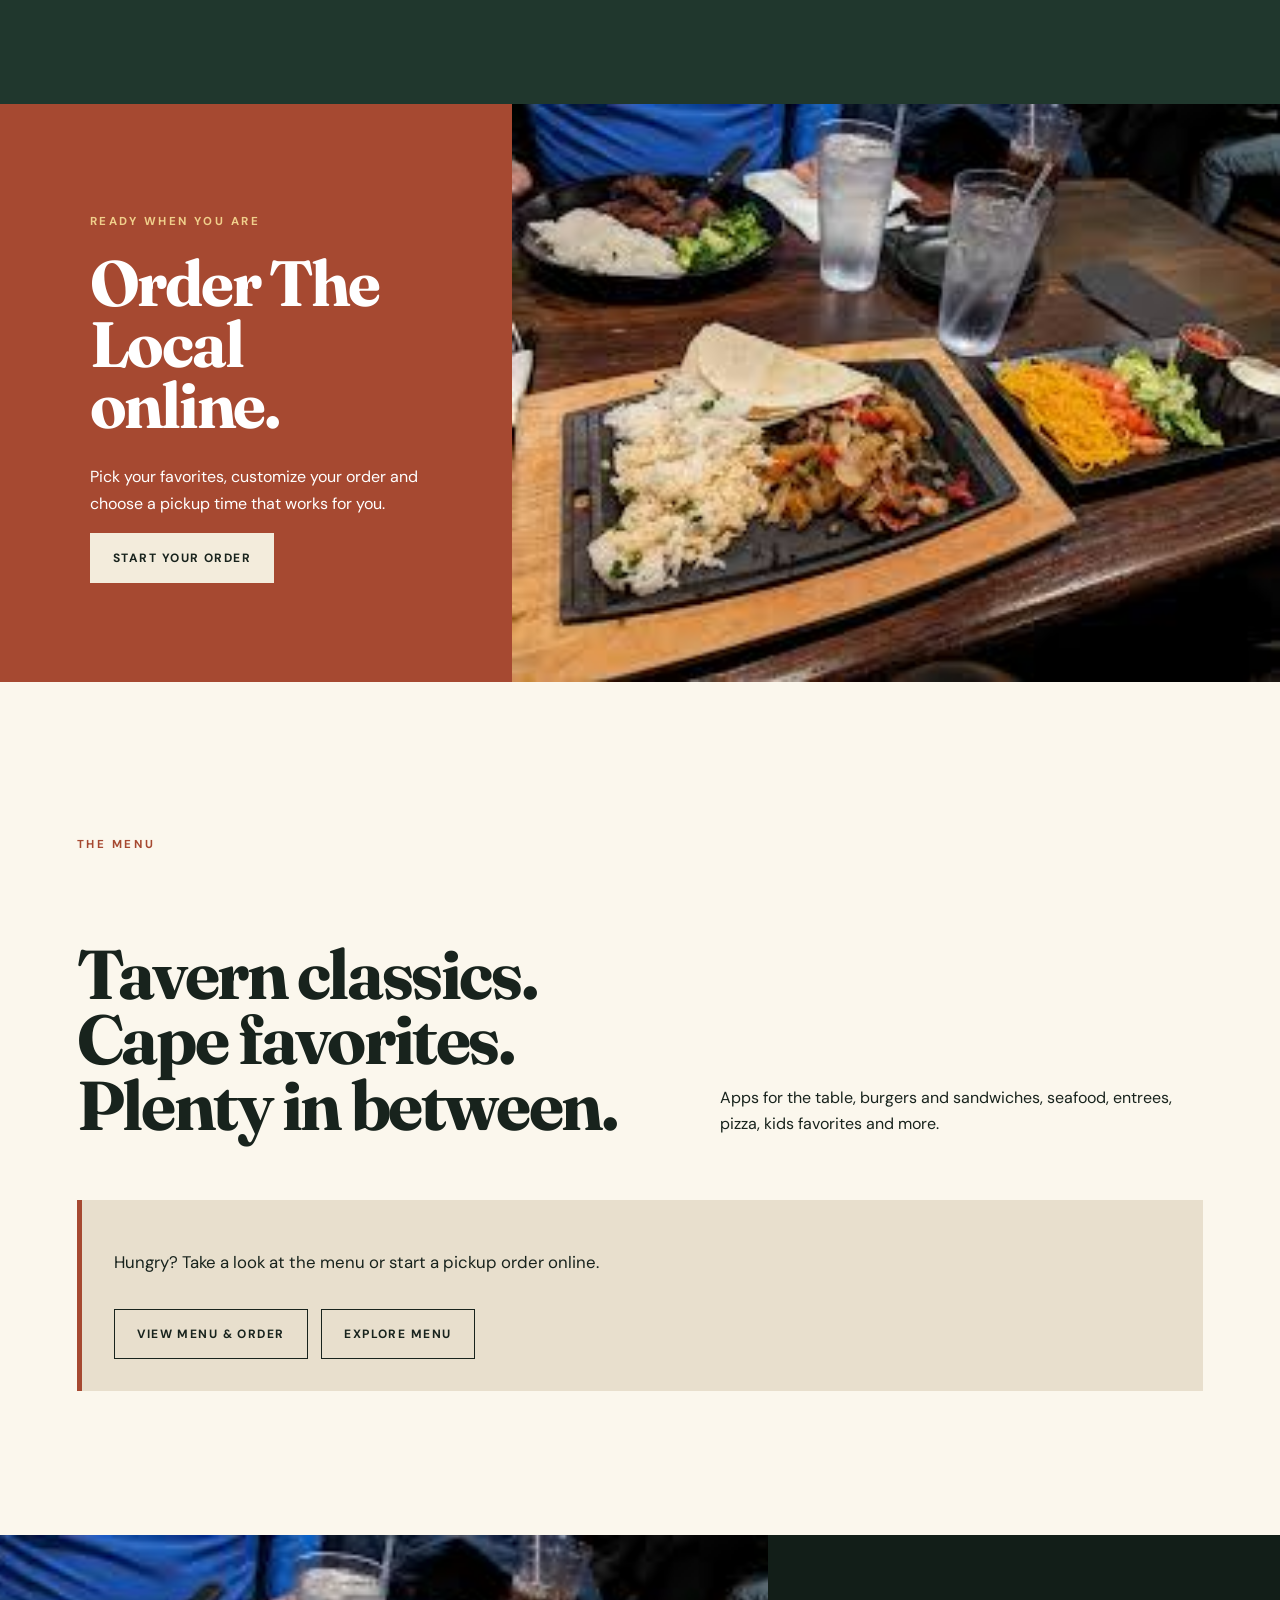
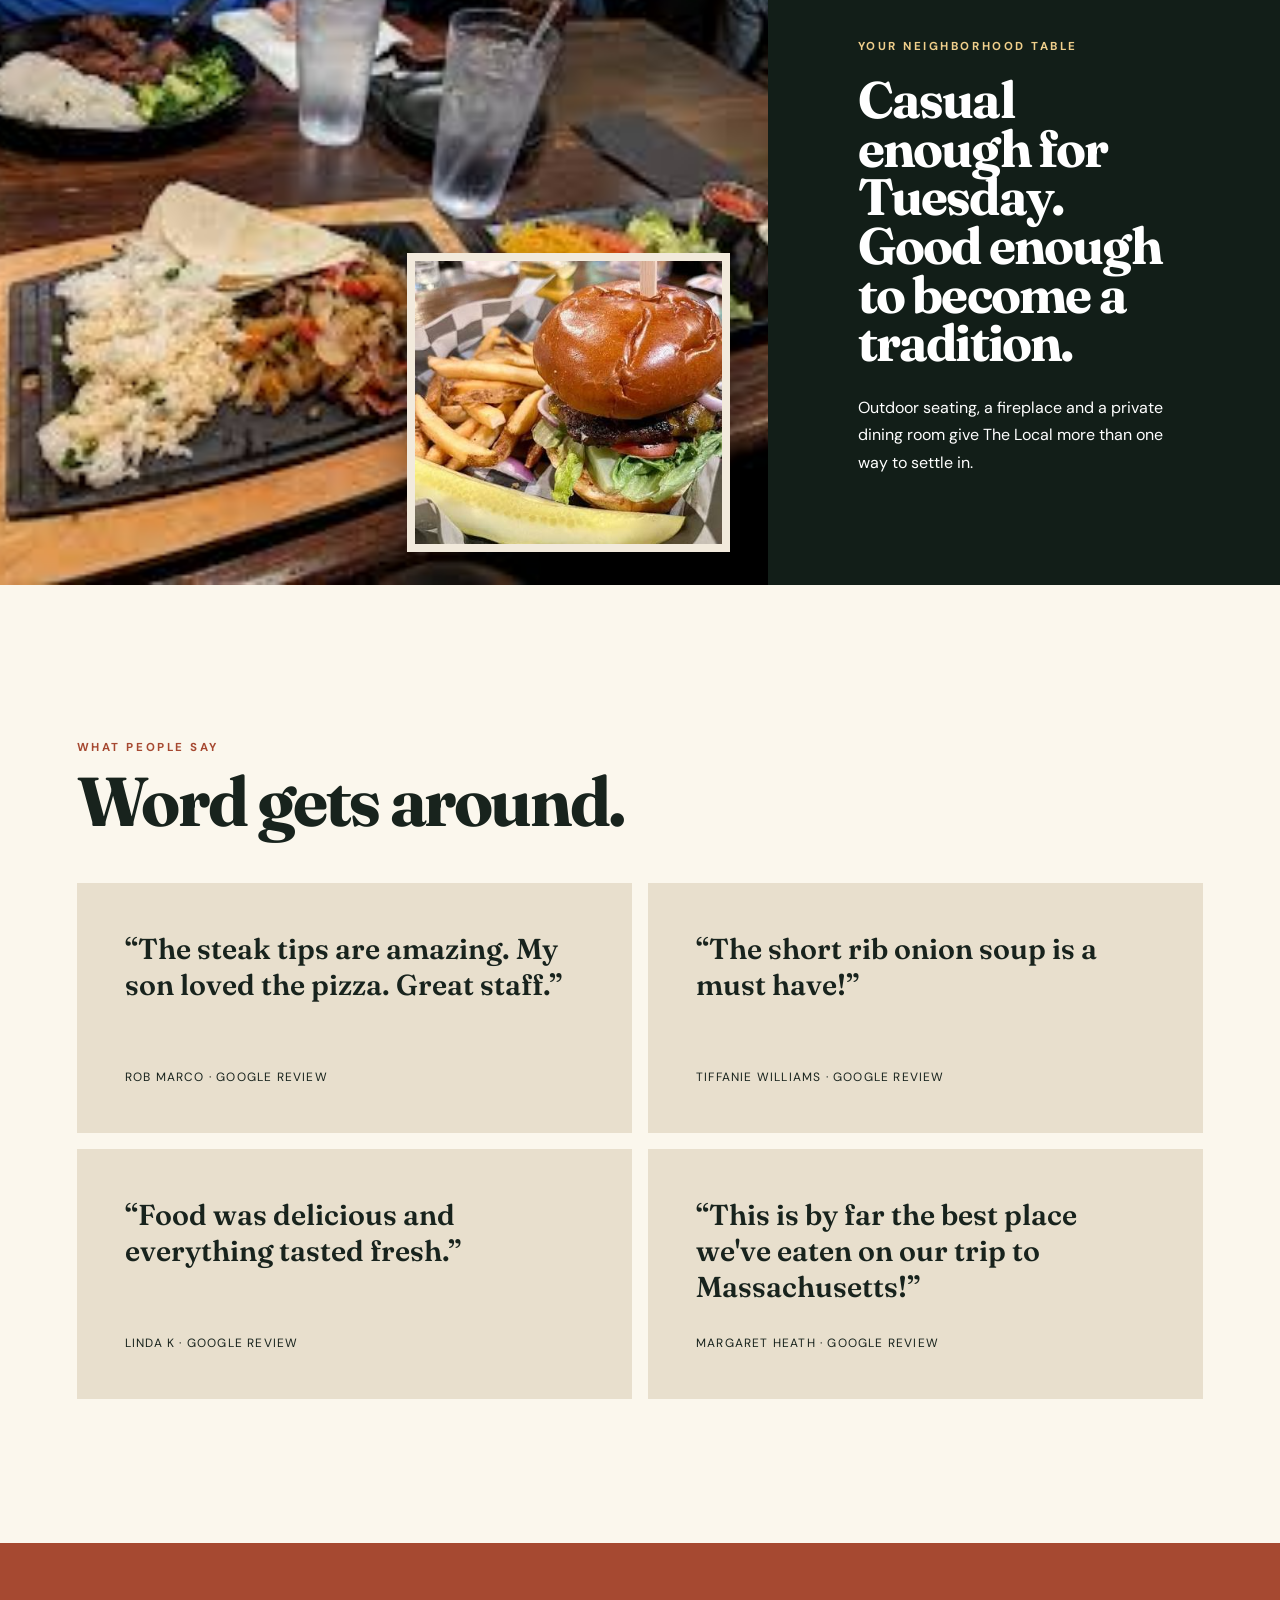
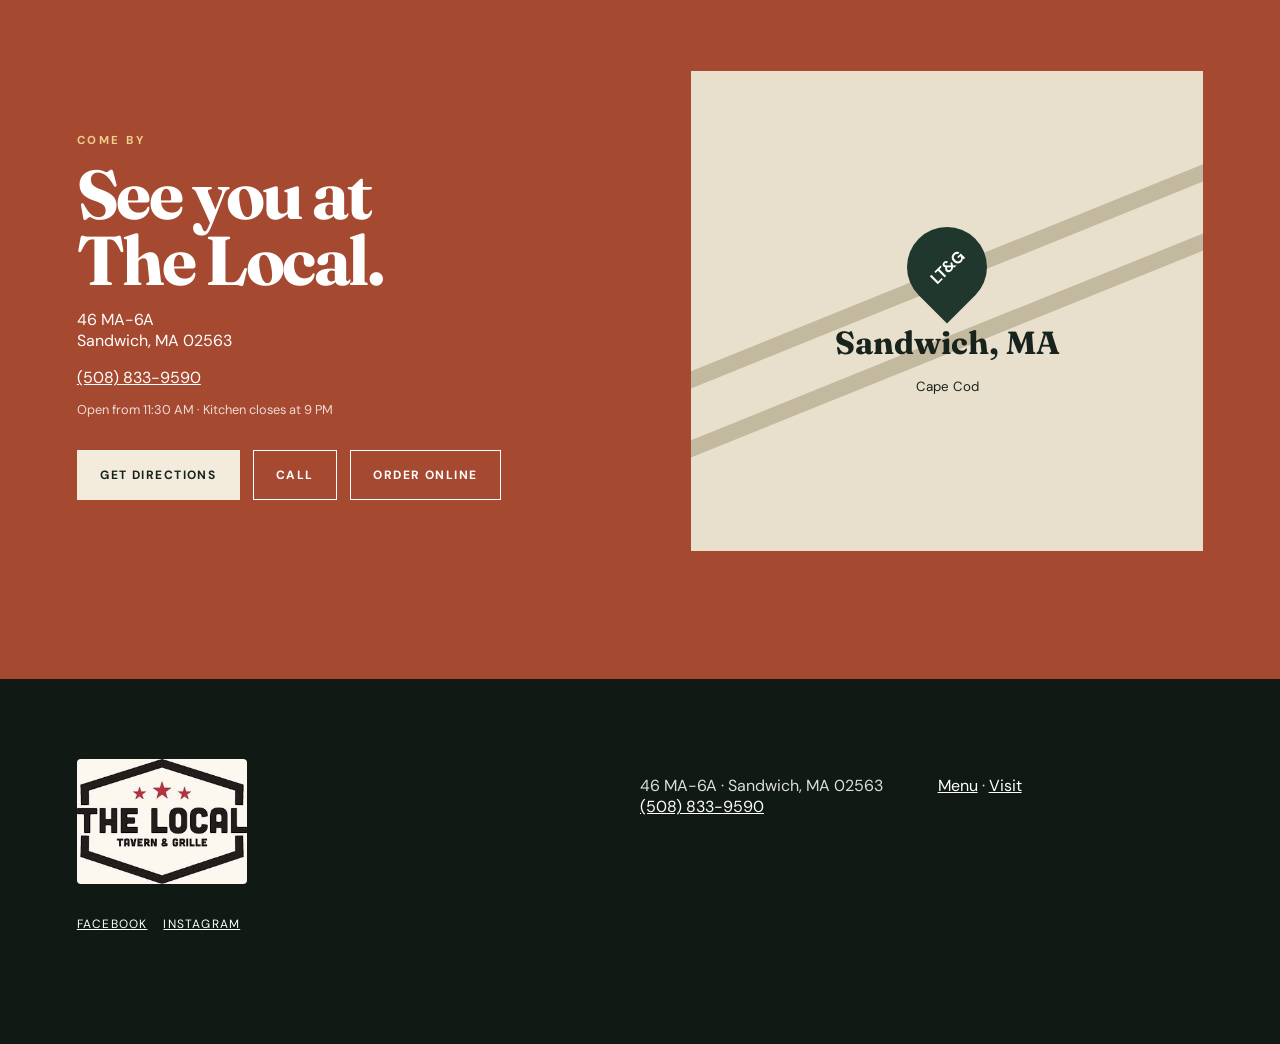
==== commit 6e01caab: "Polish homepage menu and hours copy" ====
--- a/the-local-tavern-finished-updated/the-local-tavern-finished/index.html
+++ b/the-local-tavern-finished-updated/the-local-tavern-finished/index.html
@@ -1 +1 @@
-<!doctype html><html lang="en"><head><meta charset="utf-8"><meta name="viewport" content="width=device-width,initial-scale=1"><title>The Local Tavern and Grille | Restaurant in Sandwich, MA</title><meta name="description" content="Visit The Local Tavern and Grille in Sandwich, MA for American tavern favorites, seafood, burgers, pizza and more. View the menu, call or get directions."><meta name="theme-color" content="#20372d"><link rel="preconnect" href="https://fonts.googleapis.com"><link rel="preconnect" href="https://fonts.gstatic.com" crossorigin><link href="https://fonts.googleapis.com/css2?family=DM+Sans:wght@400;500;600;700&family=Fraunces:opsz,wght@9..144,600;9..144,700&display=swap" rel="stylesheet"><link rel="stylesheet" href="styles.css"><script type="application/ld+json">{"@context":"https://schema.org","@type":"Restaurant","name":"The Local Tavern and Grille","address":{"@type":"PostalAddress","streetAddress":"46 MA-6A","addressLocality":"Sandwich","addressRegion":"MA","postalCode":"02563","addressCountry":"US"},"telephone":"+1-508-833-9590","url":"https://www.thelocaltavernandgrille.com/","servesCuisine":["American","Pizza","Seafood"]}</script></head><body><a class="skip" href="#main">Skip to content</a><header><a class="brand logo-brand" href="#top"><img src="assets/authentic/logo.png" alt="The Local Tavern &amp; Grille"></a><button class="navbtn" aria-expanded="false" aria-controls="nav">Menu</button><nav id="nav"><a href="#favorites">Favorites</a><a href="menu.html">Menu</a><a href="#reviews">Reviews</a><a href="visit.html">Visit</a><a class="nav-order" href="https://order.toasttab.com/online/the-local-tavern-and-grille-46-route-6a" target="_blank" rel="noopener">Order Online</a></nav><a class="head-cta order-head" href="https://order.toasttab.com/online/the-local-tavern-and-grille-46-route-6a" target="_blank" rel="noopener">Order Online</a></header><main id="main"><section class="hero" id="top"><div class="hero-media"><img src="assets/authentic/bar.png" alt="The bar inside The Local Tavern and Grille"></div><div class="hero-shade"></div><div class="hero-copy reveal"><p class="eyebrow">SANDWICH, MASSACHUSETTS · CAPE COD</p><h1>Good food.<br>Good people.<br><em>Your Local.</em></h1><p>American tavern favorites, seafood, pizza and more — served in a neighborhood spot for locals, families and Cape visitors alike.</p><div class="actions"><a class="button light order-primary" href="https://order.toasttab.com/online/the-local-tavern-and-grille-46-route-6a" target="_blank" rel="noopener">Order Online</a><a class="button ghost" href="menu.html">View Menu</a><a class="button ghost" href="https://www.google.com/maps/search/?api=1&query=46+MA-6A+Sandwich+MA+02563">Get Directions</a></div></div><div class="hero-note">Open from 11:30 AM · Closing hours vary — verify before visiting</div></section><section class="proof"><strong>4.5 ★</strong><span>527 Google reviews</span><blockquote>“‘The Local’ lives up to its name — packed with friendly locals, a welcoming vibe...”</blockquote></section><section class="story reveal"><div><p class="eyebrow dark">THIS IS YOUR LOCAL</p><h2>A Cape Cod tavern that feels like it belongs here.</h2></div><div><p>Brick, warmth, comfort food and a broad menu made for the whole table. Come for steak tips or fish &amp; chips, split a pizza, bring the kids, or settle in by the fireplace.</p><div class="chips"><span>Outdoor seating</span><span>Fireplace</span><span>Private dining room</span></div></div></section><section class="favorites" id="favorites"><div class="section-head"><p class="eyebrow">LOCAL FAVORITES</p><h2>Come hungry.</h2><a href="menu.html">Explore the full menu →</a></div><div class="food-grid"><article class="food feature"><img src="assets/authentic/fish-chips.png" alt="Fish and chips at The Local Tavern and Grille"><div><span class="real-tag">From The Local</span><h3>Fish &amp; Chips <b>$23</b></h3><p>Fresh beer-battered haddock, fries, cole slaw, tartar, lemon and onion rings.</p></div></article><article class="food"><img src="https://d8j0ntlcm91z4.cloudfront.net/user_3If2cbGckUCqG35eonXHQFnDGNn/hf_20260831_054622_b627160b-f92f-47d8-8e5b-50900d344d0b.png" alt="Steak tips with mashed potato and vegetables"><div><h3>Steak Tips <b>$28</b></h3><p>Hand-cut marinated beef tips, mashed potato and seasonal vegetables.</p></div></article><article class="food"><img src="assets/authentic/burger.png" alt="Burger and fries at The Local Tavern and Grille"><div><span class="real-tag">From The Local</span><h3>The Local Smash Burger <b>$18</b></h3><p>Two smash patties with lettuce, tomato, pickles, house sauce and your choice of cheese.</p></div></article><article class="food"><img src="https://d8j0ntlcm91z4.cloudfront.net/user_3If2cbGckUCqG35eonXHQFnDGNn/hf_20260831_054622_ce1fc12f-911f-4150-b02e-91323c7d53ca.png" alt="Buttermilk fried chicken sandwich"><div><h3>Buttermilk Fried Chicken <b>$18</b></h3><p>Crispy buttermilk chicken, brioche, lettuce, pickle and house sauce.</p></div></article></div></section><section class="order-band"><div><p class="eyebrow">READY WHEN YOU ARE</p><h2>Order The Local online.</h2><p>Browse the live menu, current pricing, available modifiers and pickup times directly through Toast.</p><a class="button light" href="https://order.toasttab.com/online/the-local-tavern-and-grille-46-route-6a" target="_blank" rel="noopener">Start Your Order</a></div><img src="assets/authentic/table.png" alt="Food served at The Local Tavern and Grille"></section><section class="menu-section home-menu" id="menu"><div class="menu-intro"><p class="eyebrow dark">THE MENU</p><h2>Tavern classics.<br>Cape favorites.<br>Plenty in between.</h2><p>Toast is the source of truth for current items, pricing, modifiers and availability.</p></div><div class="menu-source-card"><p>Menus change. For the most accurate selection and pricing, browse The Local’s live Toast menu.</p><div class="actions"><a class="button" href="https://order.toasttab.com/online/the-local-tavern-and-grille-46-route-6a" target="_blank" rel="noopener">View Live Menu &amp; Order</a><a class="button" href="menu.html">Menu Details</a></div></div></section><section class="atmosphere"><div class="atmo-img authentic-collage"><img class="main-real" src="assets/authentic/table.png" alt="Meals on a table at The Local Tavern and Grille"><img class="inset-real" src="assets/authentic/burger.png" alt="Burger and fries at The Local Tavern and Grille"></div><div class="atmo-copy"><p class="eyebrow">YOUR NEIGHBORHOOD TABLE</p><h2>Casual enough for Tuesday. Good enough to become a tradition.</h2><p>Outdoor seating, a fireplace and a private dining room give The Local more than one way to settle in.</p></div></section><section class="reviews" id="reviews"><p class="eyebrow dark">WHAT PEOPLE SAY</p><h2>Word gets around.</h2><div class="review-grid"><blockquote><p>“The steak tips are amazing. My son loved the pizza. Great staff.”</p><cite>Rob Marco · Google review</cite></blockquote><blockquote><p>“The short rib onion soup is a must have!”</p><cite>Tiffanie Williams · Google review</cite></blockquote><blockquote><p>“Food was delicious and everything tasted fresh.”</p><cite>Linda K · Google review</cite></blockquote><blockquote><p>“This is by far the best place we've eaten on our trip to Massachusetts!”</p><cite>Margaret Heath · Google review</cite></blockquote></div></section><section class="visit" id="visit"><div><p class="eyebrow">COME BY</p><h2>See you at<br>The Local.</h2><p>46 MA-6A<br>Sandwich, MA 02563</p><a href="tel:+15088339590">(508) 833-9590</a><p class="verify">Opens at 11:30 AM. Complete weekly closing hours require verification.</p><div class="actions"><a class="button light" href="https://www.google.com/maps/search/?api=1&query=46+MA-6A+Sandwich+MA+02563">Get Directions</a><a class="button ghost" href="tel:+15088339590">Call</a><a class="button ghost" href="https://order.toasttab.com/online/the-local-tavern-and-grille-46-route-6a" target="_blank" rel="noopener">Order Online</a></div></div><div class="map-card" aria-label="Location illustration"><div class="route"></div><span class="pin">LT&amp;G</span><strong>Sandwich, MA</strong><small>Cape Cod</small></div></section></main><footer><div class="brand footer-logo"><img src="assets/authentic/logo.png" alt="The Local Tavern &amp; Grille"></div><p>46 MA-6A · Sandwich, MA 02563<br><a href="tel:+15088339590">(508) 833-9590</a></p><p><a href="menu.html">Menu</a> · <a href="visit.html">Visit</a></p><small>Generated food imagery is editorial and based on supplied menu descriptions; it is not represented as photography of dishes served on a particular day.</small><div class="social-links" aria-label="Social media"><a href="https://www.facebook.com/thelocaltavern/about/" target="_blank" rel="noopener" aria-label="The Local Tavern and Grille on Facebook">Facebook</a><a href="https://www.instagram.com/thelocaltaverngrille?igsi=MTRzNXFjZ2NwbXNlbg==" target="_blank" rel="noopener" aria-label="The Local Tavern and Grille on Instagram">Instagram</a></div></footer><div class="mobilebar"><a class="mobile-order" href="https://order.toasttab.com/online/the-local-tavern-and-grille-46-route-6a" target="_blank" rel="noopener">Order</a><a href="tel:+15088339590">Call</a><a href="https://www.google.com/maps/search/?api=1&query=46+MA-6A+Sandwich+MA+02563">Directions</a></div><script src="menu-data.js"></script><script src="app.js"></script></body></html>+<!doctype html><html lang="en"><head><meta charset="utf-8"><meta name="viewport" content="width=device-width,initial-scale=1"><title>The Local Tavern and Grille | Restaurant in Sandwich, MA</title><meta name="description" content="Visit The Local Tavern and Grille in Sandwich, MA for American tavern favorites, seafood, burgers, pizza and more. View the menu, call or get directions."><meta name="theme-color" content="#20372d"><link rel="preconnect" href="https://fonts.googleapis.com"><link rel="preconnect" href="https://fonts.gstatic.com" crossorigin><link href="https://fonts.googleapis.com/css2?family=DM+Sans:wght@400;500;600;700&family=Fraunces:opsz,wght@9..144,600;9..144,700&display=swap" rel="stylesheet"><link rel="stylesheet" href="styles.css"><script type="application/ld+json">{"@context":"https://schema.org","@type":"Restaurant","name":"The Local Tavern and Grille","address":{"@type":"PostalAddress","streetAddress":"46 MA-6A","addressLocality":"Sandwich","addressRegion":"MA","postalCode":"02563","addressCountry":"US"},"telephone":"+1-508-833-9590","url":"https://www.thelocaltavernandgrille.com/","servesCuisine":["American","Pizza","Seafood"]}</script></head><body><a class="skip" href="#main">Skip to content</a><header><a class="brand logo-brand" href="#top"><img src="assets/authentic/logo.png" alt="The Local Tavern &amp; Grille"></a><button class="navbtn" aria-expanded="false" aria-controls="nav">Menu</button><nav id="nav"><a href="#favorites">Favorites</a><a href="menu.html">Menu</a><a href="#reviews">Reviews</a><a href="visit.html">Visit</a><a class="nav-order" href="https://order.toasttab.com/online/the-local-tavern-and-grille-46-route-6a" target="_blank" rel="noopener">Order Online</a></nav><a class="head-cta order-head" href="https://order.toasttab.com/online/the-local-tavern-and-grille-46-route-6a" target="_blank" rel="noopener">Order Online</a></header><main id="main"><section class="hero" id="top"><div class="hero-media"><img src="assets/authentic/bar.png" alt="The bar inside The Local Tavern and Grille"></div><div class="hero-shade"></div><div class="hero-copy reveal"><p class="eyebrow">SANDWICH, MASSACHUSETTS · CAPE COD</p><h1>Good food.<br>Good people.<br><em>Your Local.</em></h1><p>American tavern favorites, seafood, pizza and more — served in a neighborhood spot for locals, families and Cape visitors alike.</p><div class="actions"><a class="button light order-primary" href="https://order.toasttab.com/online/the-local-tavern-and-grille-46-route-6a" target="_blank" rel="noopener">Order Online</a><a class="button ghost" href="menu.html">View Menu</a><a class="button ghost" href="https://www.google.com/maps/search/?api=1&query=46+MA-6A+Sandwich+MA+02563">Get Directions</a></div></div><div class="hero-note">Open from 11:30 AM · Kitchen closes at 9 PM</div></section><section class="proof"><strong>4.5 ★</strong><span>527 Google reviews</span><blockquote>“‘The Local’ lives up to its name — packed with friendly locals, a welcoming vibe...”</blockquote></section><section class="story reveal"><div><p class="eyebrow dark">THIS IS YOUR LOCAL</p><h2>A Cape Cod tavern that feels like it belongs here.</h2></div><div><p>Brick, warmth, comfort food and a broad menu made for the whole table. Come for steak tips or fish &amp; chips, split a pizza, bring the kids, or settle in by the fireplace.</p><div class="chips"><span>Outdoor seating</span><span>Fireplace</span><span>Private dining room</span></div></div></section><section class="favorites" id="favorites"><div class="section-head"><p class="eyebrow">LOCAL FAVORITES</p><h2>Come hungry.</h2><a href="menu.html">Explore the menu →</a></div><div class="food-grid"><article class="food feature"><img src="assets/authentic/fish-chips.png" alt="Fish and chips at The Local Tavern and Grille"><div><span class="real-tag">From The Local</span><h3>Fish &amp; Chips <b>$23</b></h3><p>Fresh beer-battered haddock, fries, cole slaw, tartar, lemon and onion rings.</p></div></article><article class="food"><img src="https://d8j0ntlcm91z4.cloudfront.net/user_3If2cbGckUCqG35eonXHQFnDGNn/hf_20260831_054622_b627160b-f92f-47d8-8e5b-50900d344d0b.png" alt="Steak tips with mashed potato and vegetables"><div><h3>Steak Tips <b>$28</b></h3><p>Hand-cut marinated beef tips, mashed potato and seasonal vegetables.</p></div></article><article class="food"><img src="assets/authentic/burger.png" alt="Burger and fries at The Local Tavern and Grille"><div><span class="real-tag">From The Local</span><h3>The Local Smash Burger <b>$18</b></h3><p>Two smash patties with lettuce, tomato, pickles, house sauce and your choice of cheese.</p></div></article><article class="food"><img src="https://d8j0ntlcm91z4.cloudfront.net/user_3If2cbGckUCqG35eonXHQFnDGNn/hf_20260831_054622_ce1fc12f-911f-4150-b02e-91323c7d53ca.png" alt="Buttermilk fried chicken sandwich"><div><h3>Buttermilk Fried Chicken <b>$18</b></h3><p>Crispy buttermilk chicken, brioche, lettuce, pickle and house sauce.</p></div></article></div></section><section class="order-band"><div><p class="eyebrow">READY WHEN YOU ARE</p><h2>Order The Local online.</h2><p>Pick your favorites, customize your order and choose a pickup time that works for you.</p><a class="button light" href="https://order.toasttab.com/online/the-local-tavern-and-grille-46-route-6a" target="_blank" rel="noopener">Start Your Order</a></div><img src="assets/authentic/table.png" alt="Food served at The Local Tavern and Grille"></section><section class="menu-section home-menu" id="menu"><div class="menu-intro"><p class="eyebrow dark">THE MENU</p><h2>Tavern classics.<br>Cape favorites.<br>Plenty in between.</h2><p>Apps for the table, burgers and sandwiches, seafood, entrees, pizza, kids favorites and more.</p></div><div class="menu-source-card"><p>Hungry? Take a look at the menu or start a pickup order online.</p><div class="actions"><a class="button" href="https://order.toasttab.com/online/the-local-tavern-and-grille-46-route-6a" target="_blank" rel="noopener">View Menu &amp; Order</a><a class="button" href="menu.html">Explore Menu</a></div></div></section><section class="atmosphere"><div class="atmo-img authentic-collage"><img class="main-real" src="assets/authentic/table.png" alt="Meals on a table at The Local Tavern and Grille"><img class="inset-real" src="assets/authentic/burger.png" alt="Burger and fries at The Local Tavern and Grille"></div><div class="atmo-copy"><p class="eyebrow">YOUR NEIGHBORHOOD TABLE</p><h2>Casual enough for Tuesday. Good enough to become a tradition.</h2><p>Outdoor seating, a fireplace and a private dining room give The Local more than one way to settle in.</p></div></section><section class="reviews" id="reviews"><p class="eyebrow dark">WHAT PEOPLE SAY</p><h2>Word gets around.</h2><div class="review-grid"><blockquote><p>“The steak tips are amazing. My son loved the pizza. Great staff.”</p><cite>Rob Marco · Google review</cite></blockquote><blockquote><p>“The short rib onion soup is a must have!”</p><cite>Tiffanie Williams · Google review</cite></blockquote><blockquote><p>“Food was delicious and everything tasted fresh.”</p><cite>Linda K · Google review</cite></blockquote><blockquote><p>“This is by far the best place we've eaten on our trip to Massachusetts!”</p><cite>Margaret Heath · Google review</cite></blockquote></div></section><section class="visit" id="visit"><div><p class="eyebrow">COME BY</p><h2>See you at<br>The Local.</h2><p>46 MA-6A<br>Sandwich, MA 02563</p><a href="tel:+15088339590">(508) 833-9590</a><p class="verify">Open from 11:30 AM · Kitchen closes at 9 PM</p><div class="actions"><a class="button light" href="https://www.google.com/maps/search/?api=1&query=46+MA-6A+Sandwich+MA+02563">Get Directions</a><a class="button ghost" href="tel:+15088339590">Call</a><a class="button ghost" href="https://order.toasttab.com/online/the-local-tavern-and-grille-46-route-6a" target="_blank" rel="noopener">Order Online</a></div></div><div class="map-card" aria-label="Location illustration"><div class="route"></div><span class="pin">LT&amp;G</span><strong>Sandwich, MA</strong><small>Cape Cod</small></div></section></main><footer><div class="brand footer-logo"><img src="assets/authentic/logo.png" alt="The Local Tavern &amp; Grille"></div><p>46 MA-6A · Sandwich, MA 02563<br><a href="tel:+15088339590">(508) 833-9590</a></p><p><a href="menu.html">Menu</a> · <a href="visit.html">Visit</a></p><div class="social-links" aria-label="Social media"><a href="https://www.facebook.com/thelocaltavern/about/" target="_blank" rel="noopener" aria-label="The Local Tavern and Grille on Facebook">Facebook</a><a href="https://www.instagram.com/thelocaltaverngrille?igsi=MTRzNXFjZ2NwbXNlbg==" target="_blank" rel="noopener" aria-label="The Local Tavern and Grille on Instagram">Instagram</a></div></footer><div class="mobilebar"><a class="mobile-order" href="https://order.toasttab.com/online/the-local-tavern-and-grille-46-route-6a" target="_blank" rel="noopener">Order</a><a href="tel:+15088339590">Call</a><a href="https://www.google.com/maps/search/?api=1&query=46+MA-6A+Sandwich+MA+02563">Directions</a></div><script src="menu-data.js"></script><script src="app.js"></script></body></html>
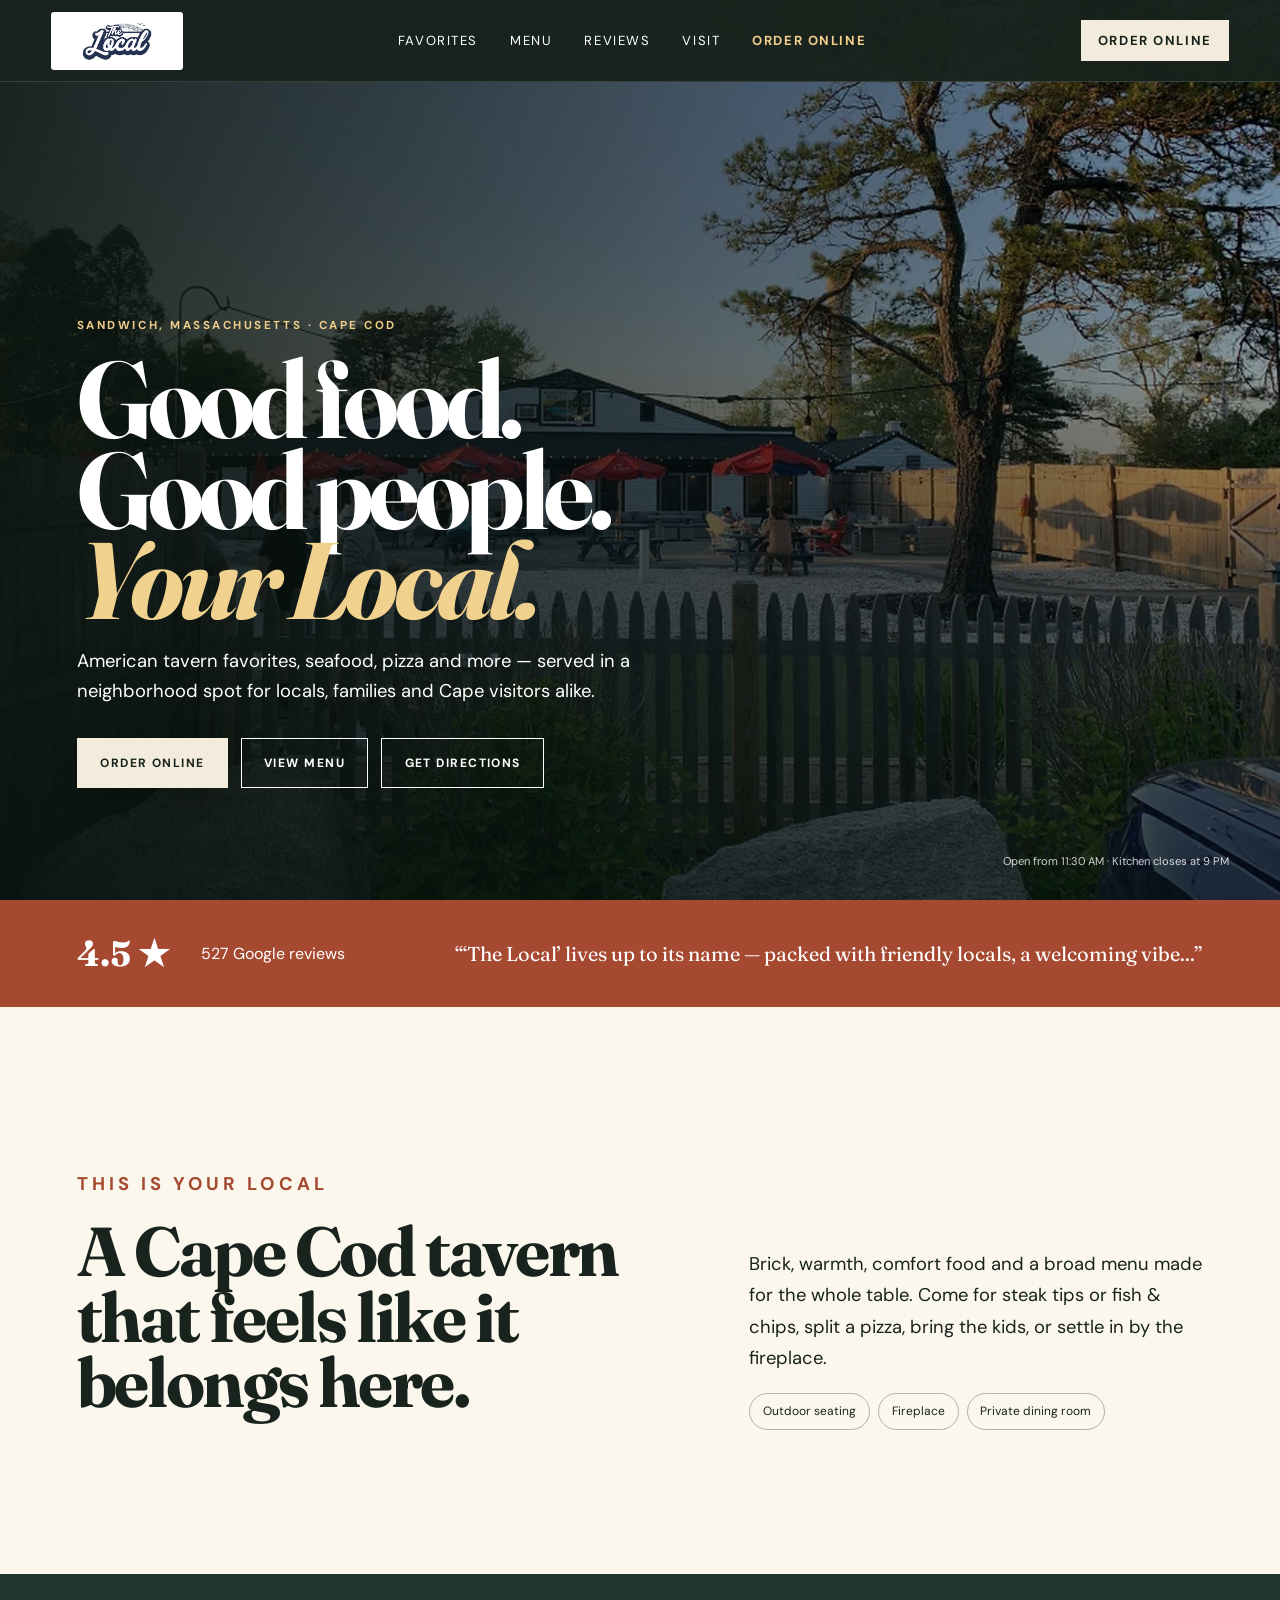
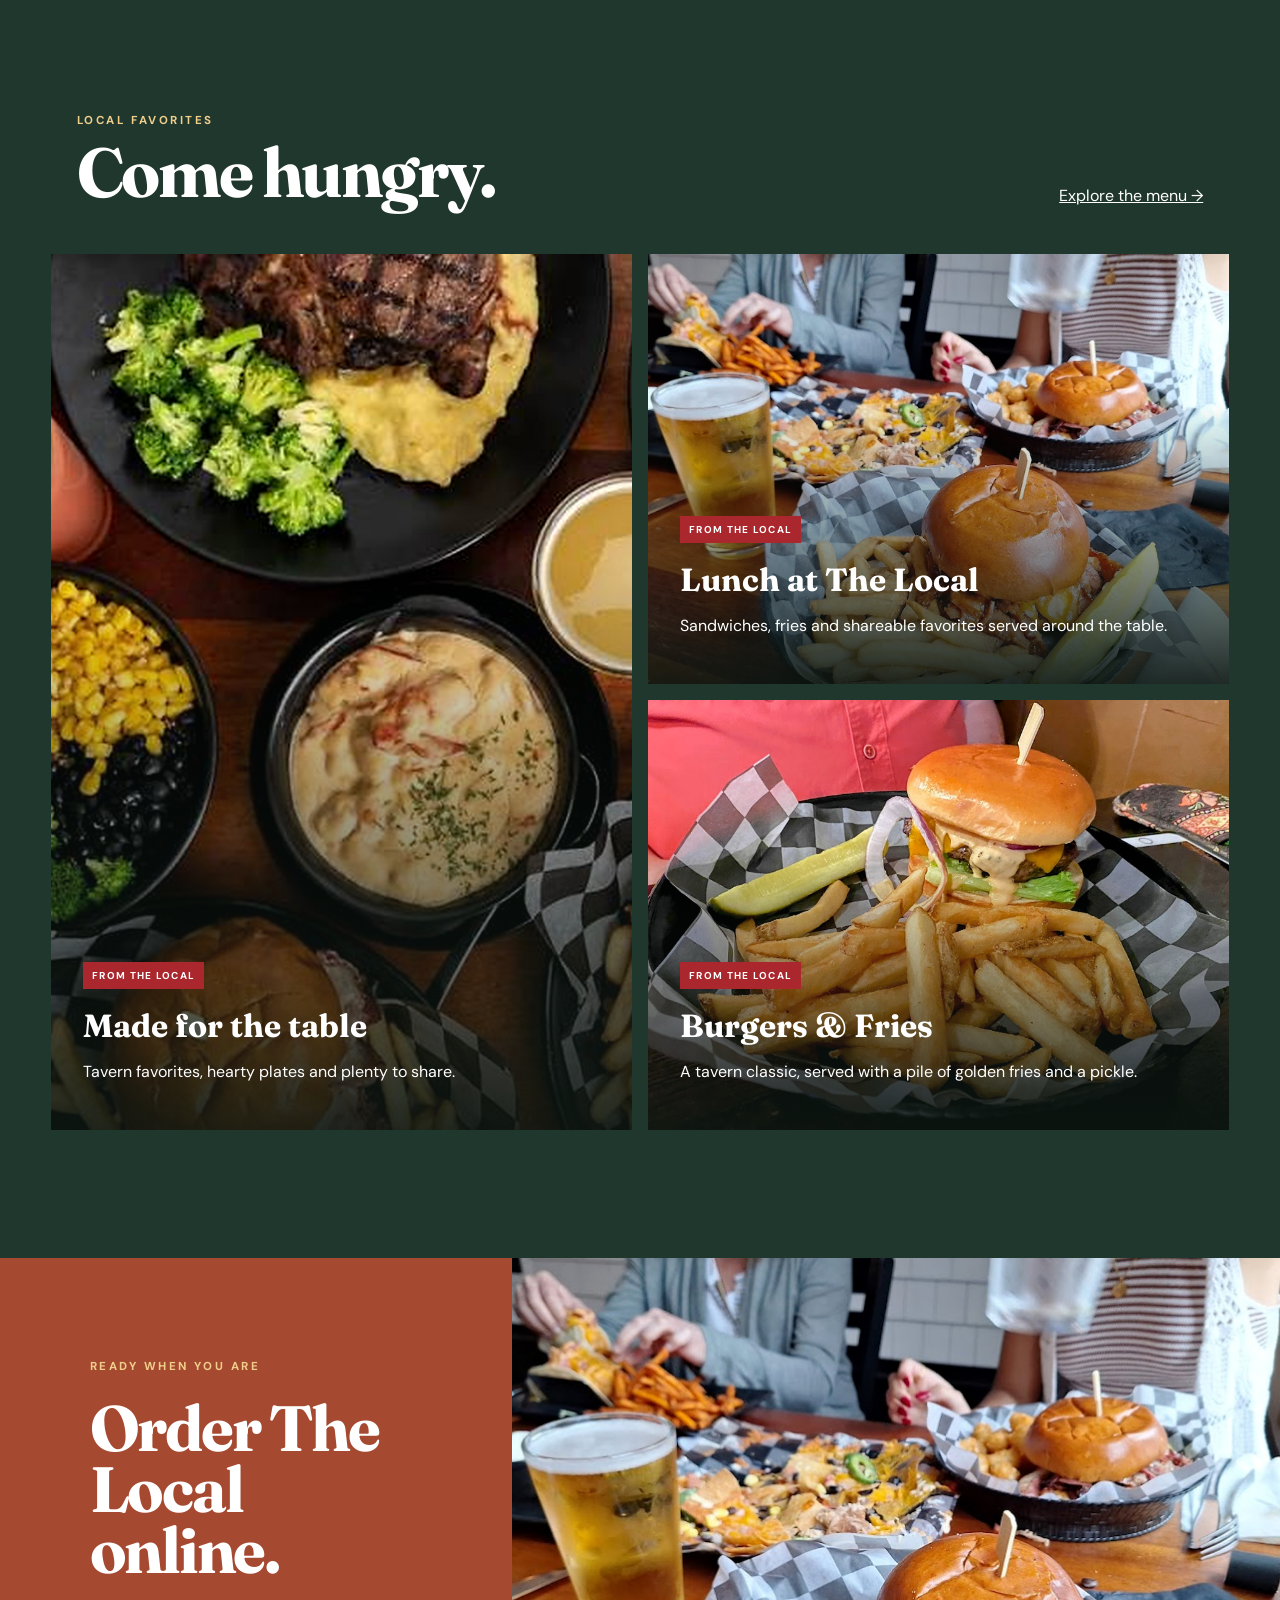
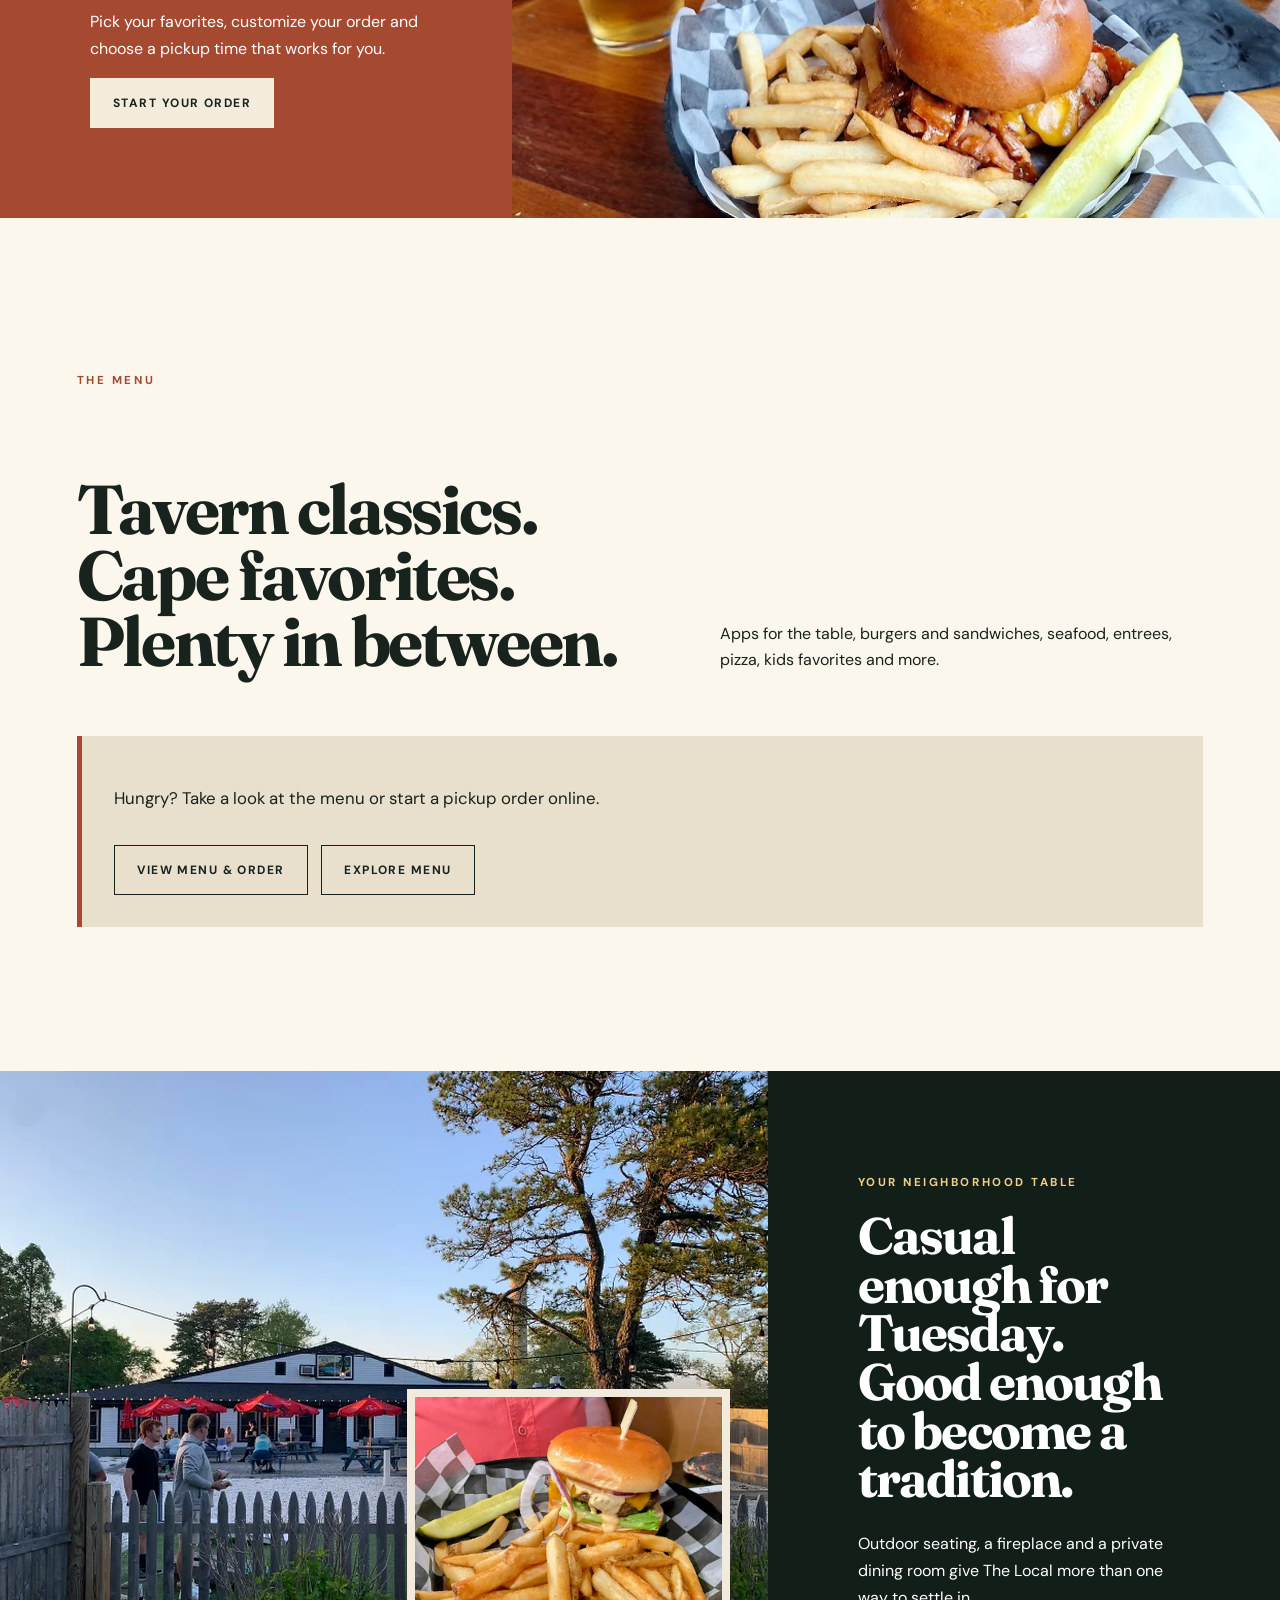
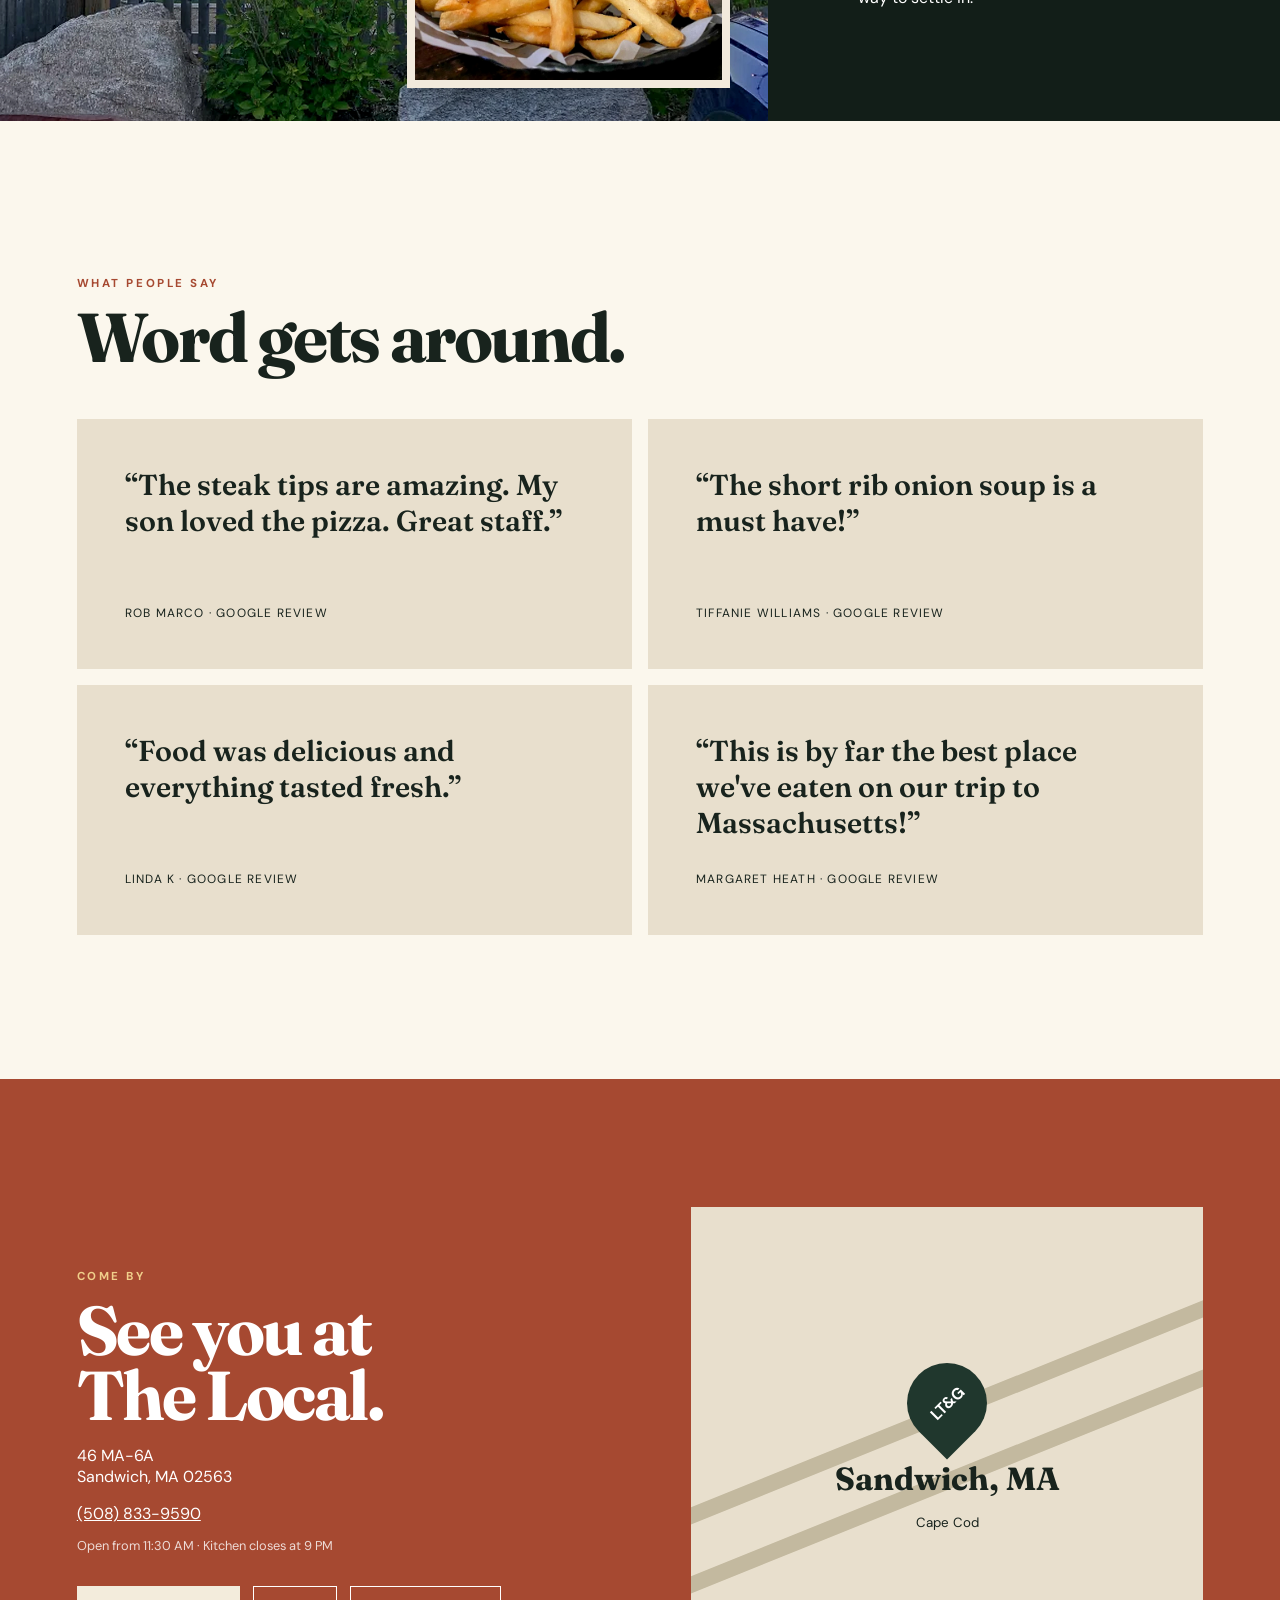
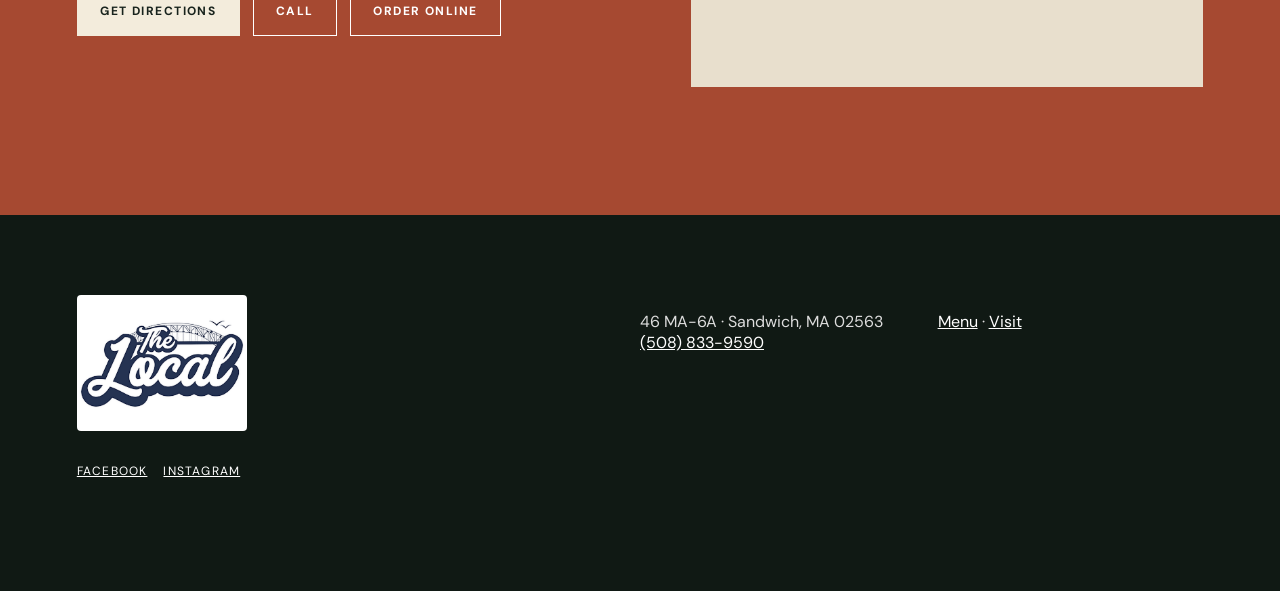
==== commit d5bc5429: "Use high-resolution authentic restaurant photos" ====
--- a/the-local-tavern-finished-updated/the-local-tavern-finished/index.html
+++ b/the-local-tavern-finished-updated/the-local-tavern-finished/index.html
@@ -1 +1 @@
-<!doctype html><html lang="en"><head><meta charset="utf-8"><meta name="viewport" content="width=device-width,initial-scale=1"><title>The Local Tavern and Grille | Restaurant in Sandwich, MA</title><meta name="description" content="Visit The Local Tavern and Grille in Sandwich, MA for American tavern favorites, seafood, burgers, pizza and more. View the menu, call or get directions."><meta name="theme-color" content="#20372d"><link rel="preconnect" href="https://fonts.googleapis.com"><link rel="preconnect" href="https://fonts.gstatic.com" crossorigin><link href="https://fonts.googleapis.com/css2?family=DM+Sans:wght@400;500;600;700&family=Fraunces:opsz,wght@9..144,600;9..144,700&display=swap" rel="stylesheet"><link rel="stylesheet" href="styles.css"><script type="application/ld+json">{"@context":"https://schema.org","@type":"Restaurant","name":"The Local Tavern and Grille","address":{"@type":"PostalAddress","streetAddress":"46 MA-6A","addressLocality":"Sandwich","addressRegion":"MA","postalCode":"02563","addressCountry":"US"},"telephone":"+1-508-833-9590","url":"https://www.thelocaltavernandgrille.com/","servesCuisine":["American","Pizza","Seafood"]}</script></head><body><a class="skip" href="#main">Skip to content</a><header><a class="brand logo-brand" href="#top"><img src="assets/authentic/logo.png" alt="The Local Tavern &amp; Grille"></a><button class="navbtn" aria-expanded="false" aria-controls="nav">Menu</button><nav id="nav"><a href="#favorites">Favorites</a><a href="menu.html">Menu</a><a href="#reviews">Reviews</a><a href="visit.html">Visit</a><a class="nav-order" href="https://order.toasttab.com/online/the-local-tavern-and-grille-46-route-6a" target="_blank" rel="noopener">Order Online</a></nav><a class="head-cta order-head" href="https://order.toasttab.com/online/the-local-tavern-and-grille-46-route-6a" target="_blank" rel="noopener">Order Online</a></header><main id="main"><section class="hero" id="top"><div class="hero-media"><img src="assets/authentic/bar.png" alt="The bar inside The Local Tavern and Grille"></div><div class="hero-shade"></div><div class="hero-copy reveal"><p class="eyebrow">SANDWICH, MASSACHUSETTS · CAPE COD</p><h1>Good food.<br>Good people.<br><em>Your Local.</em></h1><p>American tavern favorites, seafood, pizza and more — served in a neighborhood spot for locals, families and Cape visitors alike.</p><div class="actions"><a class="button light order-primary" href="https://order.toasttab.com/online/the-local-tavern-and-grille-46-route-6a" target="_blank" rel="noopener">Order Online</a><a class="button ghost" href="menu.html">View Menu</a><a class="button ghost" href="https://www.google.com/maps/search/?api=1&query=46+MA-6A+Sandwich+MA+02563">Get Directions</a></div></div><div class="hero-note">Open from 11:30 AM · Kitchen closes at 9 PM</div></section><section class="proof"><strong>4.5 ★</strong><span>527 Google reviews</span><blockquote>“‘The Local’ lives up to its name — packed with friendly locals, a welcoming vibe...”</blockquote></section><section class="story reveal"><div><p class="eyebrow dark">THIS IS YOUR LOCAL</p><h2>A Cape Cod tavern that feels like it belongs here.</h2></div><div><p>Brick, warmth, comfort food and a broad menu made for the whole table. Come for steak tips or fish &amp; chips, split a pizza, bring the kids, or settle in by the fireplace.</p><div class="chips"><span>Outdoor seating</span><span>Fireplace</span><span>Private dining room</span></div></div></section><section class="favorites" id="favorites"><div class="section-head"><p class="eyebrow">LOCAL FAVORITES</p><h2>Come hungry.</h2><a href="menu.html">Explore the menu →</a></div><div class="food-grid"><article class="food feature"><img src="assets/authentic/fish-chips.png" alt="Fish and chips at The Local Tavern and Grille"><div><span class="real-tag">From The Local</span><h3>Fish &amp; Chips <b>$23</b></h3><p>Fresh beer-battered haddock, fries, cole slaw, tartar, lemon and onion rings.</p></div></article><article class="food"><img src="https://d8j0ntlcm91z4.cloudfront.net/user_3If2cbGckUCqG35eonXHQFnDGNn/hf_20260831_054622_b627160b-f92f-47d8-8e5b-50900d344d0b.png" alt="Steak tips with mashed potato and vegetables"><div><h3>Steak Tips <b>$28</b></h3><p>Hand-cut marinated beef tips, mashed potato and seasonal vegetables.</p></div></article><article class="food"><img src="assets/authentic/burger.png" alt="Burger and fries at The Local Tavern and Grille"><div><span class="real-tag">From The Local</span><h3>The Local Smash Burger <b>$18</b></h3><p>Two smash patties with lettuce, tomato, pickles, house sauce and your choice of cheese.</p></div></article><article class="food"><img src="https://d8j0ntlcm91z4.cloudfront.net/user_3If2cbGckUCqG35eonXHQFnDGNn/hf_20260831_054622_ce1fc12f-911f-4150-b02e-91323c7d53ca.png" alt="Buttermilk fried chicken sandwich"><div><h3>Buttermilk Fried Chicken <b>$18</b></h3><p>Crispy buttermilk chicken, brioche, lettuce, pickle and house sauce.</p></div></article></div></section><section class="order-band"><div><p class="eyebrow">READY WHEN YOU ARE</p><h2>Order The Local online.</h2><p>Pick your favorites, customize your order and choose a pickup time that works for you.</p><a class="button light" href="https://order.toasttab.com/online/the-local-tavern-and-grille-46-route-6a" target="_blank" rel="noopener">Start Your Order</a></div><img src="assets/authentic/table.png" alt="Food served at The Local Tavern and Grille"></section><section class="menu-section home-menu" id="menu"><div class="menu-intro"><p class="eyebrow dark">THE MENU</p><h2>Tavern classics.<br>Cape favorites.<br>Plenty in between.</h2><p>Apps for the table, burgers and sandwiches, seafood, entrees, pizza, kids favorites and more.</p></div><div class="menu-source-card"><p>Hungry? Take a look at the menu or start a pickup order online.</p><div class="actions"><a class="button" href="https://order.toasttab.com/online/the-local-tavern-and-grille-46-route-6a" target="_blank" rel="noopener">View Menu &amp; Order</a><a class="button" href="menu.html">Explore Menu</a></div></div></section><section class="atmosphere"><div class="atmo-img authentic-collage"><img class="main-real" src="assets/authentic/table.png" alt="Meals on a table at The Local Tavern and Grille"><img class="inset-real" src="assets/authentic/burger.png" alt="Burger and fries at The Local Tavern and Grille"></div><div class="atmo-copy"><p class="eyebrow">YOUR NEIGHBORHOOD TABLE</p><h2>Casual enough for Tuesday. Good enough to become a tradition.</h2><p>Outdoor seating, a fireplace and a private dining room give The Local more than one way to settle in.</p></div></section><section class="reviews" id="reviews"><p class="eyebrow dark">WHAT PEOPLE SAY</p><h2>Word gets around.</h2><div class="review-grid"><blockquote><p>“The steak tips are amazing. My son loved the pizza. Great staff.”</p><cite>Rob Marco · Google review</cite></blockquote><blockquote><p>“The short rib onion soup is a must have!”</p><cite>Tiffanie Williams · Google review</cite></blockquote><blockquote><p>“Food was delicious and everything tasted fresh.”</p><cite>Linda K · Google review</cite></blockquote><blockquote><p>“This is by far the best place we've eaten on our trip to Massachusetts!”</p><cite>Margaret Heath · Google review</cite></blockquote></div></section><section class="visit" id="visit"><div><p class="eyebrow">COME BY</p><h2>See you at<br>The Local.</h2><p>46 MA-6A<br>Sandwich, MA 02563</p><a href="tel:+15088339590">(508) 833-9590</a><p class="verify">Open from 11:30 AM · Kitchen closes at 9 PM</p><div class="actions"><a class="button light" href="https://www.google.com/maps/search/?api=1&query=46+MA-6A+Sandwich+MA+02563">Get Directions</a><a class="button ghost" href="tel:+15088339590">Call</a><a class="button ghost" href="https://order.toasttab.com/online/the-local-tavern-and-grille-46-route-6a" target="_blank" rel="noopener">Order Online</a></div></div><div class="map-card" aria-label="Location illustration"><div class="route"></div><span class="pin">LT&amp;G</span><strong>Sandwich, MA</strong><small>Cape Cod</small></div></section></main><footer><div class="brand footer-logo"><img src="assets/authentic/logo.png" alt="The Local Tavern &amp; Grille"></div><p>46 MA-6A · Sandwich, MA 02563<br><a href="tel:+15088339590">(508) 833-9590</a></p><p><a href="menu.html">Menu</a> · <a href="visit.html">Visit</a></p><div class="social-links" aria-label="Social media"><a href="https://www.facebook.com/thelocaltavern/about/" target="_blank" rel="noopener" aria-label="The Local Tavern and Grille on Facebook">Facebook</a><a href="https://www.instagram.com/thelocaltaverngrille?igsi=MTRzNXFjZ2NwbXNlbg==" target="_blank" rel="noopener" aria-label="The Local Tavern and Grille on Instagram">Instagram</a></div></footer><div class="mobilebar"><a class="mobile-order" href="https://order.toasttab.com/online/the-local-tavern-and-grille-46-route-6a" target="_blank" rel="noopener">Order</a><a href="tel:+15088339590">Call</a><a href="https://www.google.com/maps/search/?api=1&query=46+MA-6A+Sandwich+MA+02563">Directions</a></div><script src="menu-data.js"></script><script src="app.js"></script></body></html>+<!doctype html><html lang="en"><head><meta charset="utf-8"><meta name="viewport" content="width=device-width,initial-scale=1"><title>The Local Tavern and Grille | Restaurant in Sandwich, MA</title><meta name="description" content="Visit The Local Tavern and Grille in Sandwich, MA for American tavern favorites, seafood, burgers, pizza and more. View the menu, call or get directions."><meta name="theme-color" content="#20372d"><link rel="preconnect" href="https://fonts.googleapis.com"><link rel="preconnect" href="https://fonts.gstatic.com" crossorigin><link href="https://fonts.googleapis.com/css2?family=DM+Sans:wght@400;500;600;700&family=Fraunces:opsz,wght@9..144,600;9..144,700&display=swap" rel="stylesheet"><link rel="stylesheet" href="styles.css"><script type="application/ld+json">{"@context":"https://schema.org","@type":"Restaurant","name":"The Local Tavern and Grille","address":{"@type":"PostalAddress","streetAddress":"46 MA-6A","addressLocality":"Sandwich","addressRegion":"MA","postalCode":"02563","addressCountry":"US"},"telephone":"+1-508-833-9590","url":"https://www.thelocaltavernandgrille.com/","servesCuisine":["American","Pizza","Seafood"]}</script></head><body><a class="skip" href="#main">Skip to content</a><header><a class="brand logo-brand" href="#top"><img src="assets/local-logo-4x.png" alt="The Local Tavern &amp; Grille"></a><button class="navbtn" aria-expanded="false" aria-controls="nav">Menu</button><nav id="nav"><a href="#favorites">Favorites</a><a href="menu.html">Menu</a><a href="#reviews">Reviews</a><a href="visit.html">Visit</a><a class="nav-order" href="https://order.toasttab.com/online/the-local-tavern-and-grille-46-route-6a" target="_blank" rel="noopener">Order Online</a></nav><a class="head-cta order-head" href="https://order.toasttab.com/online/the-local-tavern-and-grille-46-route-6a" target="_blank" rel="noopener">Order Online</a></header><main id="main"><section class="hero" id="top"><div class="hero-media"><img src="assets/local-patio-4x.jpg" alt="The outdoor patio at The Local Tavern and Grille"></div><div class="hero-shade"></div><div class="hero-copy reveal"><p class="eyebrow">SANDWICH, MASSACHUSETTS · CAPE COD</p><h1>Good food.<br>Good people.<br><em>Your Local.</em></h1><p>American tavern favorites, seafood, pizza and more — served in a neighborhood spot for locals, families and Cape visitors alike.</p><div class="actions"><a class="button light order-primary" href="https://order.toasttab.com/online/the-local-tavern-and-grille-46-route-6a" target="_blank" rel="noopener">Order Online</a><a class="button ghost" href="menu.html">View Menu</a><a class="button ghost" href="https://www.google.com/maps/search/?api=1&query=46+MA-6A+Sandwich+MA+02563">Get Directions</a></div></div><div class="hero-note">Open from 11:30 AM · Kitchen closes at 9 PM</div></section><section class="proof"><strong>4.5 ★</strong><span>527 Google reviews</span><blockquote>“‘The Local’ lives up to its name — packed with friendly locals, a welcoming vibe...”</blockquote></section><section class="story reveal"><div><p class="eyebrow dark">THIS IS YOUR LOCAL</p><h2>A Cape Cod tavern that feels like it belongs here.</h2></div><div><p>Brick, warmth, comfort food and a broad menu made for the whole table. Come for steak tips or fish &amp; chips, split a pizza, bring the kids, or settle in by the fireplace.</p><div class="chips"><span>Outdoor seating</span><span>Fireplace</span><span>Private dining room</span></div></div></section><section class="favorites" id="favorites"><div class="section-head"><p class="eyebrow">LOCAL FAVORITES</p><h2>Come hungry.</h2><a href="menu.html">Explore the menu →</a></div><div class="food-grid"><article class="food feature"><img src="assets/local-food-spread-4x.jpg" alt="A spread of food served at The Local Tavern and Grille"><div><span class="real-tag">From The Local</span><h3>Made for the table</h3><p>Tavern favorites, hearty plates and plenty to share.</p></div></article><article class="food"><img src="assets/local-table-4x.jpg" alt="Sandwiches, fries and shared plates at The Local Tavern and Grille"><div><span class="real-tag">From The Local</span><h3>Lunch at The Local</h3><p>Sandwiches, fries and shareable favorites served around the table.</p></div></article><article class="food"><img src="assets/local-burger-4x.jpg" alt="Burger and fries at The Local Tavern and Grille"><div><span class="real-tag">From The Local</span><h3>Burgers &amp; Fries</h3><p>A tavern classic, served with a pile of golden fries and a pickle.</p></div></article></div></section><section class="order-band"><div><p class="eyebrow">READY WHEN YOU ARE</p><h2>Order The Local online.</h2><p>Pick your favorites, customize your order and choose a pickup time that works for you.</p><a class="button light" href="https://order.toasttab.com/online/the-local-tavern-and-grille-46-route-6a" target="_blank" rel="noopener">Start Your Order</a></div><img src="assets/local-table-4x.jpg" alt="Food served at The Local Tavern and Grille"></section><section class="menu-section home-menu" id="menu"><div class="menu-intro"><p class="eyebrow dark">THE MENU</p><h2>Tavern classics.<br>Cape favorites.<br>Plenty in between.</h2><p>Apps for the table, burgers and sandwiches, seafood, entrees, pizza, kids favorites and more.</p></div><div class="menu-source-card"><p>Hungry? Take a look at the menu or start a pickup order online.</p><div class="actions"><a class="button" href="https://order.toasttab.com/online/the-local-tavern-and-grille-46-route-6a" target="_blank" rel="noopener">View Menu &amp; Order</a><a class="button" href="menu.html">Explore Menu</a></div></div></section><section class="atmosphere"><div class="atmo-img authentic-collage"><img class="main-real" src="assets/local-patio-4x.jpg" alt="The outdoor patio at The Local Tavern and Grille"><img class="inset-real" src="assets/local-burger-4x.jpg" alt="Burger and fries at The Local Tavern and Grille"></div><div class="atmo-copy"><p class="eyebrow">YOUR NEIGHBORHOOD TABLE</p><h2>Casual enough for Tuesday. Good enough to become a tradition.</h2><p>Outdoor seating, a fireplace and a private dining room give The Local more than one way to settle in.</p></div></section><section class="reviews" id="reviews"><p class="eyebrow dark">WHAT PEOPLE SAY</p><h2>Word gets around.</h2><div class="review-grid"><blockquote><p>“The steak tips are amazing. My son loved the pizza. Great staff.”</p><cite>Rob Marco · Google review</cite></blockquote><blockquote><p>“The short rib onion soup is a must have!”</p><cite>Tiffanie Williams · Google review</cite></blockquote><blockquote><p>“Food was delicious and everything tasted fresh.”</p><cite>Linda K · Google review</cite></blockquote><blockquote><p>“This is by far the best place we've eaten on our trip to Massachusetts!”</p><cite>Margaret Heath · Google review</cite></blockquote></div></section><section class="visit" id="visit"><div><p class="eyebrow">COME BY</p><h2>See you at<br>The Local.</h2><p>46 MA-6A<br>Sandwich, MA 02563</p><a href="tel:+15088339590">(508) 833-9590</a><p class="verify">Open from 11:30 AM · Kitchen closes at 9 PM</p><div class="actions"><a class="button light" href="https://www.google.com/maps/search/?api=1&query=46+MA-6A+Sandwich+MA+02563">Get Directions</a><a class="button ghost" href="tel:+15088339590">Call</a><a class="button ghost" href="https://order.toasttab.com/online/the-local-tavern-and-grille-46-route-6a" target="_blank" rel="noopener">Order Online</a></div></div><div class="map-card" aria-label="Location illustration"><div class="route"></div><span class="pin">LT&amp;G</span><strong>Sandwich, MA</strong><small>Cape Cod</small></div></section></main><footer><div class="brand footer-logo"><img src="assets/local-logo-4x.png" alt="The Local Tavern &amp; Grille"></div><p>46 MA-6A · Sandwich, MA 02563<br><a href="tel:+15088339590">(508) 833-9590</a></p><p><a href="menu.html">Menu</a> · <a href="visit.html">Visit</a></p><div class="social-links" aria-label="Social media"><a href="https://www.facebook.com/thelocaltavern/about/" target="_blank" rel="noopener" aria-label="The Local Tavern and Grille on Facebook">Facebook</a><a href="https://www.instagram.com/thelocaltaverngrille?igsi=MTRzNXFjZ2NwbXNlbg==" target="_blank" rel="noopener" aria-label="The Local Tavern and Grille on Instagram">Instagram</a></div></footer><div class="mobilebar"><a class="mobile-order" href="https://order.toasttab.com/online/the-local-tavern-and-grille-46-route-6a" target="_blank" rel="noopener">Order</a><a href="tel:+15088339590">Call</a><a href="https://www.google.com/maps/search/?api=1&query=46+MA-6A+Sandwich+MA+02563">Directions</a></div><script src="menu-data.js"></script><script src="app.js"></script></body></html>
